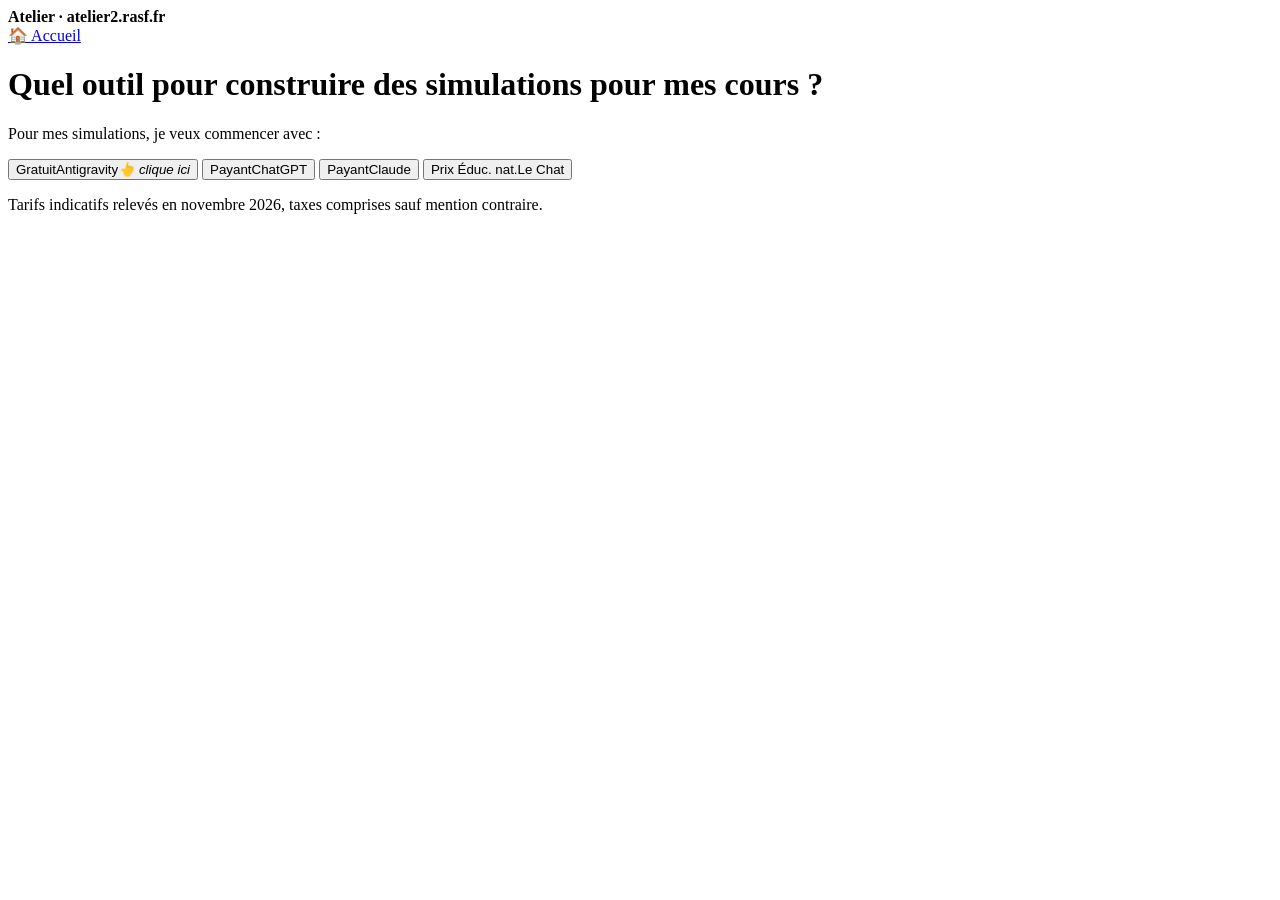
==== index.html @ f8a50da4 "atelier2 : les liens pointent vers atelier2.rasf.fr Co-Authored-By: Claude Opus 5.5 <noreply@anthrop" ====
<!doctype html>
<html lang="fr">
<head>
<meta charset="utf-8">
<meta name="viewport" content="width=device-width, initial-scale=1">
<title>Atelier · Quel outil pour mes simulations ?</title>
<link rel="stylesheet" href="style.css?v=31">
</head>
<body>
<div class="fen">
  <header class="haut">
  <div class="barre"><i></i><i></i><i></i><b>Atelier · atelier2.rasf.fr</b></div>
  <nav class="ariane" aria-label="Fil d'Ariane"><a href="./" id="ariane-accueil">🏠 Accueil</a><span id="ariane-ia"></span></nav>
    <div class="titre-haut"><h1>Quel outil pour construire des simulations pour mes cours ?</h1></div>
  </header>
  <div class="corps">
    <p class="question">Pour mes simulations, je veux commencer avec :</p>
    <div class="tuiles">
      <button type="button" class="tuile vedette" data-ia="antigravity"><span class="etiquette-prix gratuit">Gratuit</span><img src="logos/antigravity.png" alt="">Antigravity<em class="clic">👆 clique ici</em></button>
      <button type="button" class="tuile" data-ia="chatgpt"><span class="etiquette-prix payant">Payant</span><img src="logos/openai.svg" alt="">ChatGPT</button>
      <button type="button" class="tuile" data-ia="claude"><span class="etiquette-prix payant">Payant</span><img src="logos/claude.svg" alt="">Claude</button>
      <button type="button" class="tuile" data-ia="lechat"><span class="etiquette-prix educ">Prix Éduc. nat.</span><img src="logos/lechat.svg" alt="">Le Chat</button>
    </div>

    <section class="info" id="antigravity" hidden>
      <h2>🎁 Antigravity : totalement gratuit pour les membres RASF</h2>
      <p>Avec le <b class="cle">compte Google d'établissement</b> des membres RASF, Antigravity ne coûte <b class="cle">rien</b>.</p>
      <p>Antigravity donne accès à plusieurs modèles (Gemini, Claude, GPT-OSS), sans abonnement.</p>
      <div class="suite"><a class="suivant" href="antigravity.html">Suivant ›</a></div>
    </section>

    <section class="info" id="chatgpt" hidden>
      <h2>ChatGPT : payant</h2>
      <ul>
        <li><b class="cle">ChatGPT Plus</b> : environ <b class="cle">23 € par mois</b>.</li>
        <li><b class="cle">ChatGPT Pro</b> : à partir d'environ <b class="cle">103 € par mois</b>.</li>
      </ul>
      <p class="note">⏳ Instructions à venir bientôt. Ça t'intéresse ? Écris un message à <a class="mail" href="mailto:marc-olivier.reula@rasf.fr?subject=Atelier%20simulations%20%E2%80%94%20ChatGPT">marc-olivier.reula@rasf.fr</a>.</p>
    </section>

    <section class="info" id="claude" hidden>
      <h2>Claude : payant</h2>
      <ul>
        <li><b class="cle">Claude Pro</b> : environ <b class="cle">22 € par mois</b> (18 € hors taxes).</li>
        <li><b class="cle">Claude Max</b> : à partir d'environ <b class="cle">108 € par mois</b> (90 € hors taxes).</li>
      </ul>
      <p class="note">⏳ Instructions à venir bientôt. Ça t'intéresse ? Écris un message à <a class="mail" href="mailto:marc-olivier.reula@rasf.fr?subject=Atelier%20simulations%20%E2%80%94%20Claude">marc-olivier.reula@rasf.fr</a>.</p>
    </section>

    <section class="info" id="lechat" hidden>
      <h2>Le Chat (Mistral) : le moins cher, mais moins performant</h2>
      <p>Avec une <b class="cle">adresse académique</b>, Le Chat Pro coûte aux alentours de <b class="cle">7 € par mois</b>. Il est en revanche <b class="cle">moins performant pour faire de la simulation</b>.</p>
      <p class="note">⏳ Instructions à venir bientôt. Ça t'intéresse ? Écris un message à <a class="mail" href="mailto:marc-olivier.reula@rasf.fr?subject=Atelier%20simulations%20%E2%80%94%20Le%20Chat">marc-olivier.reula@rasf.fr</a>.</p>
    </section>

    <p class="note">Tarifs indicatifs relevés en novembre 2026, taxes comprises sauf mention contraire.</p>
  </div>
</div>
<script>
// Une IA à la fois ; le choix reste dans l'adresse (#antigravity…) pour survivre au rechargement
const ias = ["antigravity", "chatgpt", "claude", "lechat"];
const noms = { antigravity:"Antigravity", chatgpt:"ChatGPT", claude:"Claude", lechat:"Le Chat" };
const montrer = (id) => {
  document.getElementById("ariane-ia").innerHTML = '<i class="sep"> › </i><span aria-current="page">' + noms[id] + '</span>';
  document.querySelectorAll("section.info").forEach((s) => { s.hidden = s.id !== id; });
  document.querySelectorAll("[data-ia]").forEach((b) => b.setAttribute("aria-pressed", String(b.dataset.ia === id)));
};
document.querySelectorAll("[data-ia]").forEach((b) => b.addEventListener("click", () => {
  montrer(b.dataset.ia); history.replaceState(null, "", "#" + b.dataset.ia);
}));
const depart = location.hash.slice(1);
if (ias.includes(depart)) montrer(depart);
</script>
</body>
</html>
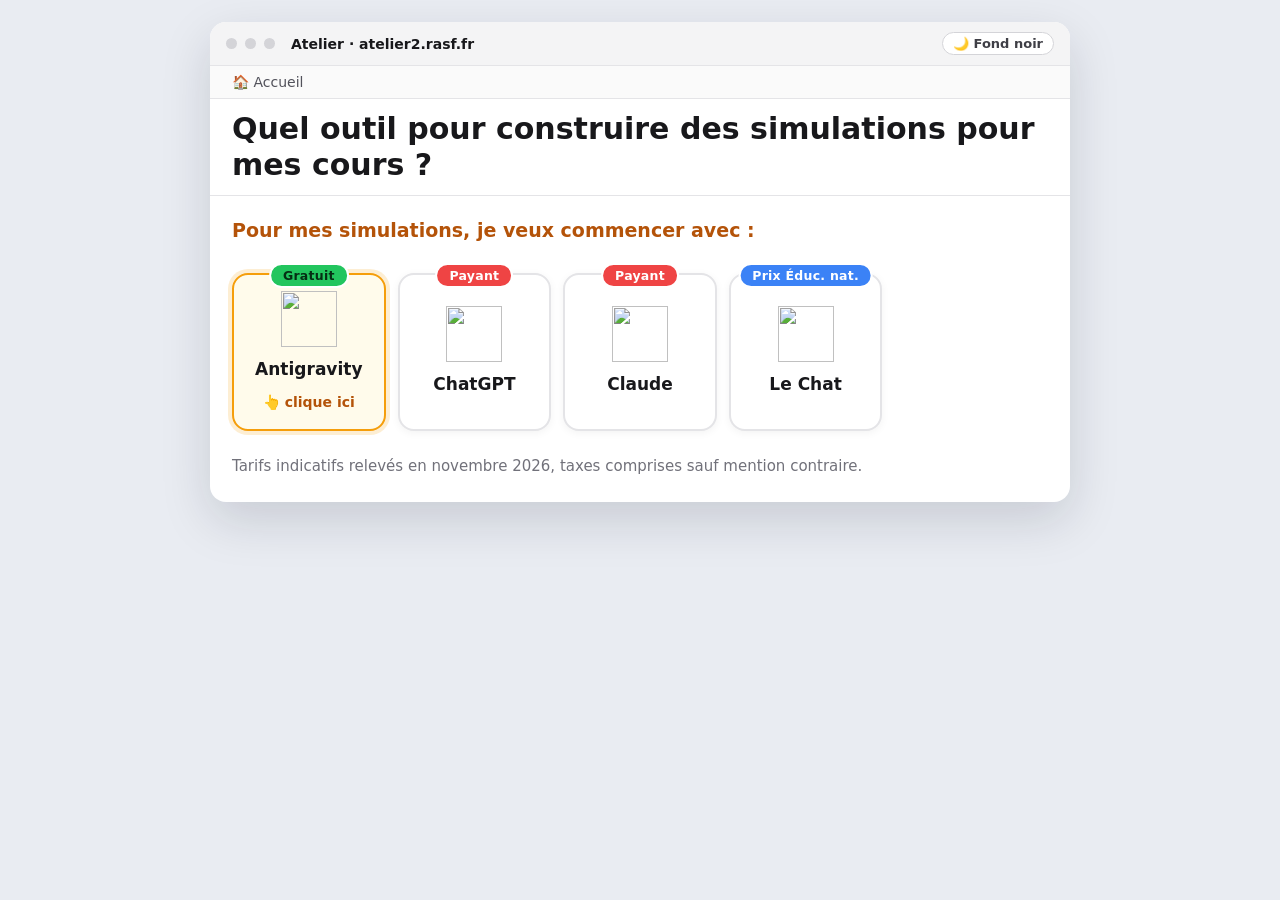
==== commit cb6d8f9e: "Tout le site en blanc par défaut, bouton 🌙 / ☀️ dans la barre du haut pour passer en noir (choix gar" ====
--- a/index.html
+++ b/index.html
@@ -4,7 +4,9 @@
 <meta charset="utf-8">
 <meta name="viewport" content="width=device-width, initial-scale=1">
 <title>Atelier · Quel outil pour mes simulations ?</title>
-<link rel="stylesheet" href="style.css?v=31">
+<link rel="stylesheet" href="style.css?v=40">
+<link rel="stylesheet" href="clair.css?v=1" id="theme-clair">
+<script src="theme.js?v=1"></script>
 </head>
 <body>
 <div class="fen">
--- a/style.css
+++ b/style.css
@@ -0,0 +1,223 @@
+html { background:#e9ecf2; }
+body { margin:0; padding:22px 14px 40px; font-family:'Nunito',system-ui,-apple-system,'Segoe UI',sans-serif; color:#e4e4e7; display:flex; justify-content:center; }
+.fen { width:min(860px,100%); background:#0b0b0f; border-radius:16px; overflow:clip; box-shadow:0 18px 50px rgba(15,23,42,.35); }
+.barre { display:flex; align-items:center; gap:8px; padding:10px 16px; background:#18181b; border-bottom:1px solid #27272a; }
+.barre i { width:11px; height:11px; border-radius:50%; background:#3f3f46; }
+.barre b { margin-left:8px; color:#fff; font-size:14px; }
+.barre a { margin-left:auto; color:#a1a1aa; font-size:13px; text-decoration:none; }
+.corps { padding:20px 22px 24px; display:grid; gap:16px; font-size:17px; line-height:1.5; }
+.corps > * { min-width:0; }
+h1 { margin:0; font:800 clamp(22px,3.4vw,30px)/1.2 'Outfit',system-ui,sans-serif; color:#fff; }
+.question { margin:0; font-size:19px; font-weight:800; color:#fde68a; }
+b.cle { color:#fde68a; }
+.tuiles { display:grid; grid-template-columns:repeat(auto-fill,minmax(150px,1fr)); gap:12px; }
+.tuile { all:unset; box-sizing:border-box; display:flex; flex-direction:column; align-items:center; justify-content:center; gap:10px; min-height:150px; padding:16px 10px; border-radius:16px; text-align:center; font-weight:800; font-size:17px; color:#fff; background:#18181b; border:2px solid #3f3f46; }
+.tuile img { width:56px; height:56px; object-fit:contain; }
+.tuile em { font-style:normal; font-weight:600; font-size:13px; color:#a1a1aa; }
+a.tuile, button.tuile:not([disabled]) { cursor:pointer; border-color:#f59e0b; background:#1f1a10; box-shadow:0 0 0 4px rgba(245,158,11,.18); }
+a.tuile:hover, button.tuile:not([disabled]):hover { background:#2a2110; transform:translateY(-2px); }
+.tuile[aria-disabled="true"], .tuile[disabled] { opacity:.45; cursor:not-allowed; filter:grayscale(.6); }
+.tuile .ico { font-size:44px; line-height:1; }
+ol.etapes { list-style:none; margin:0; padding:0; display:grid; gap:14px; counter-reset:n; }
+ol.etapes > li { min-width:0; counter-increment:n; border:2px solid #f59e0b; background:#1f1a10; border-radius:14px; padding:14px 16px 14px 60px; position:relative; }
+ol.etapes > li::before { content:counter(n); position:absolute; left:14px; top:14px; width:32px; height:32px; border-radius:50%; background:#f59e0b; color:#1f1300; font-weight:800; display:grid; place-items:center; }
+.phrase { display:flex; gap:10px; align-items:center; flex-wrap:wrap; margin-top:8px; }
+.phrase code { flex:1; min-width:240px; background:#0b0b0f; border:1px dashed #f59e0b; border-radius:10px; padding:12px 14px; font-family:Menlo,Consolas,monospace; font-size:15px; color:#fff; white-space:pre-wrap; }
+.copier { all:unset; cursor:pointer; background:#16a34a; color:#fff; font-weight:800; border-radius:10px; padding:10px 16px; }
+.note { margin:8px 0 0; color:#a1a1aa; font-size:15px; }
+.tuile[aria-pressed="true"] { background:#3a2a08; box-shadow:0 0 0 5px rgba(245,158,11,.4); }
+a.copier { text-decoration:none; }
+.tuiles.quatre { grid-template-columns:repeat(auto-fill,minmax(150px,1fr)); }
+button.tuile { cursor:pointer; }
+.tuile:not(.vedette):not([aria-pressed="true"]) { border-color:#3f3f46; background:#18181b; box-shadow:none; }
+.tuile .clic { color:#fde68a; font-size:14px; animation:clic 1.4s ease-in-out infinite; }
+@keyframes clic { 50% { transform:translateY(-3px); } }
+.info { border:2px solid #f59e0b; background:#1f1a10; border-radius:14px; padding:14px 18px; }
+.info h2 { margin:0 0 6px; font:800 20px 'Outfit',system-ui,sans-serif; color:#fff; }
+.info p, .info ul { margin:6px 0; }
+.suite { display:flex; justify-content:flex-end; margin-top:10px; }
+.suivant { background:#f59e0b; color:#1f1300; font-weight:800; font-size:17px; text-decoration:none; border-radius:10px; padding:10px 20px; }
+.suivant:hover { background:#fbbf24; }
+
+/* Les cartes de choix (page Antigravity) */
+.choix { display:grid; grid-template-columns:repeat(auto-fit,minmax(220px,1fr)); gap:12px; }
+.carte { all:unset; box-sizing:border-box; position:relative; display:flex; align-items:center; gap:14px; padding:16px 16px 16px 18px; border-radius:16px; background:linear-gradient(180deg,#1c1c22,#141418); border:1px solid #3f3f46; cursor:pointer; transition:transform .15s, border-color .15s, box-shadow .15s; }
+.carte:hover:not([disabled]) { transform:translateY(-2px); border-color:#f59e0b; box-shadow:0 8px 24px rgba(0,0,0,.4); }
+.carte[aria-pressed="true"] { border:2px solid #f59e0b; background:linear-gradient(180deg,#2a2110,#1a150b); box-shadow:0 0 0 4px rgba(245,158,11,.18); }
+.carte[disabled] { cursor:not-allowed; opacity:.45; }
+.carte .num { position:absolute; top:8px; right:12px; font:800 13px 'Outfit',system-ui,sans-serif; color:#71717a; }
+.carte .rond { flex:none; width:48px; height:48px; border-radius:14px; display:grid; place-items:center; background:rgba(245,158,11,.14); color:#fbbf24; }
+.carte[aria-pressed="true"] .rond { background:#f59e0b; color:#1f1300; }
+.carte .rond svg { width:26px; height:26px; }
+.carte .txt { display:grid; gap:2px; }
+.carte .txt b { color:#fff; font-size:17px; font-weight:800; line-height:1.25; }
+.carte .txt small { color:#a1a1aa; font-size:13.5px; line-height:1.3; }
+
+/* Le texte selon l'ordinateur (Mac, Windows, Linux) */
+.os { display:none; }
+body[data-os="mac"] .os-mac, body[data-os="win"] .os-win, body[data-os="linux"] .os-linux { display:inline; }
+.lien-os { all:unset; cursor:pointer; color:#a1a1aa; text-decoration:underline; text-underline-offset:3px; }
+.lien-os[aria-pressed="true"] { color:#fde68a; font-weight:800; text-decoration:none; }
+
+/* Fil d'Ariane */
+.ariane { display:flex; flex-wrap:wrap; align-items:center; gap:6px; padding:8px 22px; background:#111114; border-bottom:1px solid #27272a; font-size:14px; color:#71717a; }
+.ariane a { color:#a1a1aa; text-decoration:none; } .ariane a:hover { color:#fde68a; text-decoration:underline; }
+.ariane span[aria-current] { color:#fde68a; font-weight:800; }
+.ariane i.sep { font-style:normal; color:#52525b; }
+.note a.mail { color:#fde68a; font-weight:800; }
+
+/* Le haut de chaque fenêtre (titre + fil d'Ariane) reste visible en défilant */
+.haut { position:sticky; top:0; z-index:50; }
+.titre-haut { background:#0b0b0f; padding:12px 22px; border-bottom:1px solid #27272a; }
+.titre-haut h1 { margin:0; }
+
+/* Deux captures côte à côte */
+.deux-images { display:grid; grid-template-columns:repeat(auto-fit,minmax(200px,1fr)); gap:12px; margin-top:10px; align-items:start; }
+.deux-images figure { margin:0; display:grid; gap:6px; }
+.deux-images img { width:100%; height:300px; object-fit:contain; border-radius:12px; border:1px solid #3f3f46; background:#000; }
+.deux-images figcaption { font-size:14.5px; color:#d4d4d8; text-align:center; }
+
+/* Les longs messages à copier : hauteur limitée, on fait défiler dedans */
+.phrase code { max-height:190px; overflow-y:auto; overscroll-behavior:contain; scrollbar-color:#f59e0b #1f1a10; }
+.phrase code::-webkit-scrollbar { width:10px; }
+.phrase code::-webkit-scrollbar-thumb { background:#f59e0b; border-radius:6px; }
+.phrase code::-webkit-scrollbar-track { background:#1f1a10; border-radius:6px; }
+.phrase .copier { white-space:nowrap; }
+.phrase code { overflow-wrap:anywhere; }
+.phrase:has([data-ouvrir]) code { flex-basis:100%; }
+
+/* Les simulations (page Ateliers) */
+.sims { display:grid; grid-template-columns:repeat(auto-fit,minmax(180px,1fr)); gap:12px; }
+.sim { all:unset; box-sizing:border-box; cursor:pointer; display:flex; flex-direction:column; align-items:center; gap:8px; text-align:center; padding:18px 12px; border-radius:16px; background:linear-gradient(180deg,#1c1c22,#141418); border:1px solid #3f3f46; transition:transform .15s, border-color .15s; }
+.sim:hover { transform:translateY(-2px); border-color:#f59e0b; }
+.sim[aria-pressed="true"] { border:2px solid #f59e0b; background:linear-gradient(180deg,#2a2110,#1a150b); box-shadow:0 0 0 4px rgba(245,158,11,.18); }
+.sim .ico { font-size:40px; line-height:1; }
+.sim b { color:#fff; font-size:17px; line-height:1.25; }
+.sim .domaine { font-size:13px; font-weight:800; color:#1f1300; background:#fbbf24; border-radius:999px; padding:2px 12px; }
+#page { display:grid; gap:12px; }
+#page[hidden] { display:none; }
+
+/* Page d'une simulation */
+.but { margin:0; padding:12px 16px; border-radius:14px; background:#111114; border:1px solid #3f3f46; }
+.domaine-titre { font:800 14px 'Nunito',system-ui,sans-serif; color:#1f1300; background:#fbbf24; border-radius:999px; padding:3px 12px; vertical-align:middle; }
+.etiquette-prompt { margin:14px 0 0; font-weight:800; color:#fde68a; }
+.idees { list-style:none; margin:8px 0 0; padding:0; display:grid; gap:8px; }
+.idees code { max-height:none; }
+.verifier { margin-top:10px; border:2px solid #f59e0b; background:#2a1d08; border-radius:12px; padding:10px 16px; }
+.verifier p { margin:4px 0; } .verifier ul { margin:6px 0; padding-left:20px; } .verifier li { margin:4px 0; }
+.sim .bientot { color:#a1a1aa; font-size:12.5px; } a.sim { text-decoration:none; }
+a.carte { text-decoration:none; color:inherit; }
+
+/* Le bandeau jaune en bas : où coller le message (la page est ouverte à droite, dans Antigravity) */
+.bande { position:fixed; left:0; right:0; bottom:24px; z-index:60; display:flex; align-items:center; gap:12px; background:#f59e0b; color:#1f1300; padding:10px 16px; box-shadow:0 -6px 24px rgba(15,23,42,.25); font-size:16px; line-height:1.35; }
+.bande[hidden] { display:none; }
+.bande .bfleche { font-size:34px; font-weight:800; animation:bfleche 1.1s ease-in-out infinite; }
+@keyframes bfleche { 50% { transform:translateX(-8px); } }
+.bande > span:nth-child(2) { flex:1; }
+.bande b { font-size:19px; }
+.bande em { font-style:normal; font-size:15px; }
+.bande .quoi { display:block; margin-top:3px; font-size:17px; font-weight:800; }
+.bande .os { display:none; }
+body[data-os="mac"] .bande .os-mac, body[data-os="win"] .bande .os-win, body[data-os="linux"] .bande .os-linux { display:inline; }
+.bande-x { all:unset; cursor:pointer; font-size:24px; font-weight:800; padding:0 8px; }
+body:has(.bande:not([hidden])) { padding-bottom:120px; }
+.bande .allow { display:block; margin-top:6px; padding-top:6px; border-top:1px solid rgba(31,19,0,.25); font-size:16px; } .bande .allow b { font-size:16px; }
+
+/* Onglets (page d'une simulation) */
+.onglets { display:flex; flex-wrap:wrap; gap:6px; border-bottom:2px solid #3f3f46; }
+.onglets button { all:unset; cursor:pointer; padding:10px 16px; border-radius:12px 12px 0 0; font-weight:800; font-size:16px; color:#a1a1aa; background:#18181b; border:1px solid #3f3f46; border-bottom:none; margin-bottom:-2px; }
+.onglets button:hover { color:#fde68a; }
+.onglets button[aria-selected="true"] { color:#1f1300; background:#f59e0b; border-color:#f59e0b; }
+.panneau { display:grid; gap:10px; }
+.panneau[hidden] { display:none; }
+.panneau > p { margin:0; }
+
+/* Animation « Allow write access » : choix 2, puis Submit (8 s, en boucle) */
+.allow-zone { margin-top:6px; }
+.allow-titre { margin:4px 0 8px; }
+.cadre-allow { position:relative; overflow:hidden; width:100%; }
+.scene-allow { position:absolute; left:0; top:0; width:720px; height:330px; background:#0b0b0f; border:1px solid #27272a; border-radius:12px; transform-origin:0 0; }
+.scene-allow .dlg { position:absolute; left:20px; top:20px; width:680px; height:280px; box-sizing:border-box; background:#16161b; border:1px solid #3f3f46; border-radius:18px; padding:14px 16px; font-size:15px; color:#e4e4e7; animation:al-dlg 8s infinite; }
+.scene-allow .t { font-weight:800; color:#fff; font-size:16px; }
+.scene-allow .cmd { margin:10px 0 8px; background:#0b0b0f; border-radius:8px; padding:6px 10px; font:13px Menlo,Consolas,monospace; color:#fff; }
+.scene-allow .opt { display:flex; align-items:center; gap:10px; height:34px; padding:0 10px; border-radius:10px; border:1px solid transparent; white-space:nowrap; }
+.scene-allow .opt i { font-style:normal; display:inline-grid; place-items:center; width:20px; height:20px; border-radius:5px; background:#27272a; color:#a1a1aa; font-size:12px; }
+.scene-allow .o1 { animation:al-o1 8s infinite; }
+.scene-allow .o3 { animation:al-o2 8s infinite; }
+.scene-allow .o4 em { color:#71717a; font-style:normal; }
+.scene-allow .sub { position:absolute; right:16px; bottom:14px; background:#3b82f6; color:#fff; font-weight:800; border-radius:12px; padding:6px 14px; animation:al-sub 8s infinite; }
+.scene-allow .skip { position:absolute; right:120px; bottom:20px; color:#a1a1aa; }
+.scene-allow .ok { position:absolute; left:0; right:0; top:140px; text-align:center; font:800 22px 'Outfit',system-ui,sans-serif; color:#86efac; opacity:0; animation:al-ok 8s infinite; }
+.scene-allow .souris { position:absolute; z-index:5; filter:drop-shadow(0 2px 3px rgba(0,0,0,.6)); left:60px; top:330px; animation:al-souris 8s infinite; }
+.scene-allow .bulle { position:absolute; z-index:6; background:#f59e0b; color:#1f1300; font-weight:800; font-size:14px; border-radius:8px; padding:3px 10px; opacity:0; animation:al-bulle 8s infinite; left:430px; top:150px; }
+@keyframes al-souris { 0%, 8% { left:60px; top:330px; transform:scale(1); } 30% { left:220px; top:196px; transform:scale(1); } 33% { left:220px; top:196px; transform:scale(.8); } 36%, 42% { left:220px; top:196px; transform:scale(1); } 62% { left:640px; top:262px; transform:scale(1); } 65% { left:640px; top:262px; transform:scale(.8); } 68%, 100% { left:640px; top:262px; transform:scale(1); } }
+@keyframes al-o1 { 0%, 32% { background:#27272a; border-color:#3f3f46; } 34%, 100% { background:transparent; border-color:transparent; } }
+@keyframes al-o2 { 0%, 32% { background:transparent; border-color:transparent; box-shadow:none; } 34%, 70% { background:#3a2a08; border-color:#f59e0b; box-shadow:0 0 0 4px rgba(245,158,11,.3); } 72%, 100% { background:#27272a; border-color:#3f3f46; box-shadow:none; } }
+@keyframes al-sub { 0%, 63% { box-shadow:none; transform:none; } 64%, 67% { box-shadow:0 0 0 5px rgba(59,130,246,.45); transform:scale(.95); } 69%, 100% { box-shadow:none; transform:none; } }
+@keyframes al-dlg { 0%, 70% { opacity:1; } 74%, 96% { opacity:0; } 100% { opacity:1; } }
+@keyframes al-ok { 0%, 72% { opacity:0; } 76%, 94% { opacity:1; } 98%, 100% { opacity:0; } }
+@keyframes al-bulle { 0%, 34% { opacity:0; } 37%, 58% { opacity:1; } 61%, 100% { opacity:0; } }
+@media (prefers-reduced-motion: reduce) { .scene-allow * { animation:none !important; } .scene-allow .o3 { background:#3a2a08; border-color:#f59e0b; } }
+.partie { margin:8px 0 0; font:800 19px 'Outfit',system-ui,sans-serif; color:#fff; padding-top:8px; border-top:1px solid #27272a; }
+.panneau > .partie:first-child { border-top:none; padding-top:0; }
+.voir { margin:0; padding-left:22px; display:grid; gap:6px; }
+.allow-anim[hidden] { display:none; }
+.allow-rejouer { all:unset; cursor:pointer; display:inline-flex; align-items:center; gap:8px; background:#16161b; color:#fde68a; border:2px solid #f59e0b; border-radius:12px; padding:10px 16px; font-weight:800; font-size:15px; }
+.allow-rejouer:hover { background:#2a2110; }
+.allow-rejouer[hidden] { display:none; }
+
+/* Les deux parties d'un prompt : ① créer (orange) et ② voir (bleu) */
+.bloc-partie { display:grid; gap:10px; border-radius:16px; padding:14px 16px; }
+.bloc-partie > p { margin:0; }
+.bloc-partie .partie { border-top:none; padding-top:0; margin:0; display:flex; flex-wrap:wrap; align-items:baseline; gap:10px; }
+.bloc-partie .partie small { font:700 14px 'Nunito',system-ui,sans-serif; }
+.bloc-partie.creer { background:#1f1a10; border:2px solid #f59e0b; }
+.bloc-partie.creer .partie { color:#fde68a; } .bloc-partie.creer .partie small { color:#d6b768; }
+.bloc-partie.voir { background:#0e1a2f; border:2px solid #3b82f6; }
+.bloc-partie.voir .partie { color:#93c5fd; } .bloc-partie.voir .partie small { color:#7aa7e0; }
+.bloc-partie.voir b.cle { color:#bfdbfe; }
+
+/* Petits boutons d'aide (configurer, découvrir Antigravity) */
+.aides { display:flex; flex-wrap:wrap; gap:8px; justify-content:flex-end; }
+.aide-bouton { display:inline-flex; align-items:center; gap:6px; color:#d4d4d8; background:#18181b; border:1px solid #3f3f46; border-radius:999px; padding:6px 14px; font-size:14px; font-weight:800; text-decoration:none; }
+.aide-bouton:hover { color:#1f1300; background:#f59e0b; border-color:#f59e0b; }
+.bloc-partie.attendre { background:#1a1626; border:2px solid #8b5cf6; }
+.bloc-partie.attendre .partie { color:#c4b5fd; } .bloc-partie.attendre .partie small { color:#a78bfa; }
+.bloc-partie.attendre b.cle { color:#ddd6fe; }
+
+/* Étiquettes de prix, à cheval sur la bordure des tuiles (accueil) */
+.tuile { position:relative; }
+.tuiles:has(.etiquette-prix) { padding-top:12px; }
+.etiquette-prix { position:absolute; top:-12px; left:50%; transform:translateX(-50%); white-space:nowrap; font:800 12.5px 'Nunito',system-ui,sans-serif; letter-spacing:.02em; border-radius:999px; padding:3px 12px; border:2px solid #0b0b0f; }
+.etiquette-prix.gratuit { background:#22c55e; color:#052e14; }
+.etiquette-prix.payant { background:#ef4444; color:#fff; }
+.etiquette-prix.educ { background:#3b82f6; color:#fff; }
+.bloc-partie[hidden] { display:none; }
+.pret { all:unset; cursor:pointer; background:#22c55e; color:#052e14; font-weight:800; font-size:16px; border-radius:12px; padding:10px 18px; box-shadow:0 0 0 4px rgba(34,197,94,.25); }
+.pret:hover { background:#4ade80; }
+.aller-onglet { all:unset; cursor:pointer; background:#60a5fa; color:#04122b; font-weight:800; font-size:16px; border-radius:12px; padding:10px 18px; box-shadow:0 0 0 4px rgba(96,165,250,.25); }
+.aller-onglet:hover { background:#93c5fd; }
+.copier.coche { background:#14532d; color:#bbf7d0; box-shadow:0 0 0 2px #22c55e inset; }
+/* atelier2 · Je commence avec Antigravity : deux étapes numérotées ; une étape faite se replie en une ligne verte */
+.pas { border:1px solid #3f3f46; border-radius:16px; background:#141418; padding:16px 18px; display:grid; gap:14px; }
+.pas-tete { display:flex; align-items:center; gap:12px; flex-wrap:wrap; }
+.pas-tete b { color:#fff; font-size:19px; font-weight:800; }
+.pas-num { width:34px; height:34px; border-radius:50%; display:grid; place-items:center; background:#f59e0b; color:#1f1300; font:800 17px 'Outfit',system-ui,sans-serif; flex:none; }
+.pas-actions { display:flex; gap:10px; flex-wrap:wrap; }
+.btn-un { all:unset; cursor:pointer; background:#f59e0b; color:#1f1300; font-weight:800; font-size:16px; border-radius:12px; padding:12px 20px; }
+.btn-un:hover { background:#fbbf24; }
+.btn-un[aria-pressed="true"] { box-shadow:0 0 0 4px rgba(245,158,11,.3); }
+.btn-deux { all:unset; cursor:pointer; color:#d4d4d8; font-weight:700; font-size:15px; border-radius:12px; padding:11px 16px; border:1px solid #52525b; }
+.btn-deux:hover { border-color:#a1a1aa; color:#fff; }
+.pas-fait, .pas-modif { display:none; }
+.pas.fait { border-color:#166534; background:#0c1a10; padding:10px 18px; }
+.pas.fait .pas-num { background:#22c55e; color:#052e14; }
+.pas.fait .pas-tete b { font-size:16px; color:#bbf7d0; }
+.pas.fait .pas-actions { display:none; }
+.pas.fait .pas-fait { display:inline; color:#86efac; font-weight:700; }
+.pas.fait .pas-modif { display:inline; all:unset; margin-left:auto; cursor:pointer; color:#a1a1aa; font-size:14px; text-decoration:underline; }
+.pas[hidden] { display:none; }
+
+/* Le bouton du thème (blanc / noir), dans la barre du haut : voir theme.js */
+.theme-bascule { all:unset; cursor:pointer; margin-left:auto; font-size:13px; font-weight:800; border-radius:999px; padding:3px 10px; background:#27272a; color:#e4e4e7; border:1px solid #3f3f46; white-space:nowrap; }
+.theme-bascule + a { margin-left:10px; }
--- a/clair.css
+++ b/clair.css
@@ -0,0 +1,55 @@
+/* atelier2 : le thème blanc (par défaut). Le bouton 🌙 / ☀️ de la barre du haut le désactive (theme.js). */
+/* ===== atelier2 : tout en blanc (comme Antigravity en thème clair) ===== */
+body { color:#27272a; }
+.fen { background:#fff; box-shadow:0 18px 50px rgba(15,23,42,.15); }
+.barre { background:#f4f4f5; border-bottom-color:#e4e4e7; } .barre i { background:#d4d4d8; } .barre b { color:#18181b; } .barre a { color:#52525b; }
+h1, .info h2, .partie, .carte .txt b, .sim b, .pas-tete b { color:#18181b; }
+.titre-haut { background:#fff; border-bottom-color:#e4e4e7; }
+.ariane { background:#fafafa; border-bottom-color:#e4e4e7; color:#a1a1aa; } .ariane a { color:#52525b; } .ariane a:hover, .ariane span[aria-current] { color:#b45309; } .ariane i.sep { color:#d4d4d8; }
+.question, b.cle, .etiquette-prompt, .note a.mail, .lien-os[aria-pressed="true"], .tuile .clic { color:#b45309; }
+.note, .lien-os, .carte .txt small, .tuile em, .sim .bientot { color:#71717a; }
+/* tuiles et cartes */
+.tuile, .tuile:not(.vedette):not([aria-pressed="true"]) { color:#18181b; background:#fff; border-color:#e4e4e7; box-shadow:0 2px 8px rgba(0,0,0,.05); }
+a.tuile, button.tuile:not([disabled]) { background:#fffbeb; }
+a.tuile:hover, button.tuile:not([disabled]):hover { background:#fef3c7; }
+.tuile[aria-pressed="true"] { background:#fef3c7; }
+.etiquette-prix { border-color:#fff; }
+.carte, .sim { background:#fff; border-color:#e4e4e7; box-shadow:0 2px 8px rgba(0,0,0,.05); }
+.carte:hover:not([disabled]) { box-shadow:0 8px 24px rgba(0,0,0,.1); }
+.carte[aria-pressed="true"], .sim[aria-pressed="true"] { background:#fffbeb; }
+.carte .rond { color:#d97706; }
+/* étapes, encadrés, infos */
+ol.etapes > li, .info { background:#fffbeb; }
+.verifier { background:#fff7ed; }
+.but { background:#fafafa; border-color:#e4e4e7; }
+.partie { border-top-color:#e4e4e7; }
+/* messages à copier */
+.phrase code { background:#fafafa; color:#18181b; scrollbar-color:#f59e0b #fef3c7; }
+.phrase code::-webkit-scrollbar-track { background:#fef3c7; }
+.copier.coche { background:#dcfce7; color:#14532d; }
+/* captures */
+.deux-images img { background:#f4f4f5; border-color:#e4e4e7; } .deux-images figcaption { color:#3f3f46; }
+/* onglets */
+.onglets { border-bottom-color:#e4e4e7; }
+.onglets button { color:#52525b; background:#f4f4f5; border-color:#e4e4e7; }
+.onglets button:hover { color:#b45309; }
+/* les trois cadres d'un prompt */
+.bloc-partie.creer { background:#fffbeb; } .bloc-partie.creer .partie { color:#b45309; } .bloc-partie.creer .partie small { color:#a16207; }
+.bloc-partie.attendre { background:#f5f3ff; } .bloc-partie.attendre .partie { color:#6d28d9; } .bloc-partie.attendre .partie small { color:#7c3aed; } .bloc-partie.attendre b.cle { color:#5b21b6; }
+.bloc-partie.voir { background:#eff6ff; } .bloc-partie.voir .partie { color:#1d4ed8; } .bloc-partie.voir .partie small { color:#2563eb; } .bloc-partie.voir b.cle { color:#1e40af; }
+/* boutons d'aide */
+.aide-bouton { color:#3f3f46; background:#f4f4f5; border-color:#e4e4e7; }
+.allow-rejouer { background:#fffbeb; color:#b45309; } .allow-rejouer:hover { background:#fef3c7; }
+/* l'animation « Allow write access », en clair */
+.scene-allow { background:#fafafa; border-color:#e4e4e7; }
+.scene-allow .dlg { background:#fff; border-color:#e4e4e7; color:#27272a; box-shadow:0 8px 24px rgba(0,0,0,.08); }
+.scene-allow .t { color:#18181b; } .scene-allow .cmd { background:#f4f4f5; color:#18181b; }
+.scene-allow .opt i { background:#f4f4f5; color:#71717a; } .scene-allow .o4 em, .scene-allow .skip { color:#a1a1aa; }
+.scene-allow .ok { color:#15803d; }
+@keyframes al-o1 { 0%, 32% { background:#f4f4f5; border-color:#e4e4e7; } 34%, 100% { background:transparent; border-color:transparent; } }
+@keyframes al-o2 { 0%, 32% { background:transparent; border-color:transparent; box-shadow:none; } 34%, 70% { background:#fef3c7; border-color:#f59e0b; box-shadow:0 0 0 4px rgba(245,158,11,.3); } 72%, 100% { background:#f4f4f5; border-color:#e4e4e7; box-shadow:none; } }
+/* Je commence avec Antigravity */
+.pas { background:#fff; border-color:#e4e4e7; box-shadow:0 2px 8px rgba(0,0,0,.05); }
+.btn-deux { color:#3f3f46; border-color:#d4d4d8; } .btn-deux:hover { color:#18181b; border-color:#a1a1aa; }
+.pas.fait { background:#f0fdf4; border-color:#86efac; } .pas.fait .pas-tete b { color:#14532d; } .pas.fait .pas-fait { color:#15803d; } .pas.fait .pas-modif { color:#71717a; }
+.theme-bascule { background:#fff; color:#3f3f46; border-color:#d4d4d8; }
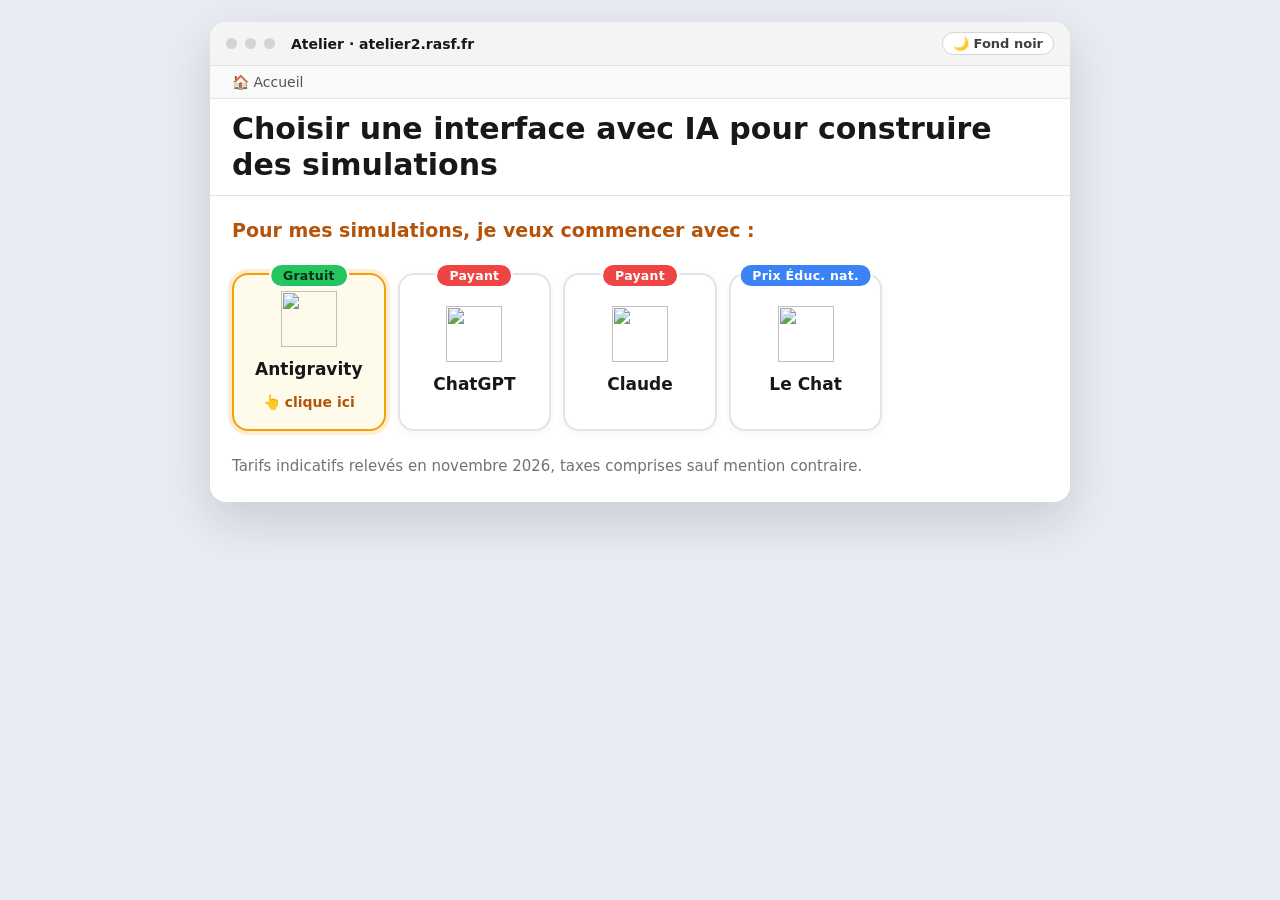
==== commit eb431564: "Accueil : « Choisir une interface avec IA pour construire des simulations » Co-Authored-By: Claude O" ====
--- a/index.html
+++ b/index.html
@@ -3,7 +3,7 @@
 <head>
 <meta charset="utf-8">
 <meta name="viewport" content="width=device-width, initial-scale=1">
-<title>Atelier · Quel outil pour mes simulations ?</title>
+<title>Atelier · Choisir une interface avec IA</title>
 <link rel="stylesheet" href="style.css?v=40">
 <link rel="stylesheet" href="clair.css?v=1" id="theme-clair">
 <script src="theme.js?v=1"></script>
@@ -13,7 +13,7 @@
   <header class="haut">
   <div class="barre"><i></i><i></i><i></i><b>Atelier · atelier2.rasf.fr</b></div>
   <nav class="ariane" aria-label="Fil d'Ariane"><a href="./" id="ariane-accueil">🏠 Accueil</a><span id="ariane-ia"></span></nav>
-    <div class="titre-haut"><h1>Quel outil pour construire des simulations pour mes cours ?</h1></div>
+    <div class="titre-haut"><h1>Choisir une interface avec IA pour construire des simulations</h1></div>
   </header>
   <div class="corps">
     <p class="question">Pour mes simulations, je veux commencer avec :</p>
--- a/style.css
+++ b/style.css
@@ -221,3 +221,237 @@
 /* Le bouton du thème (blanc / noir), dans la barre du haut : voir theme.js */
 .theme-bascule { all:unset; cursor:pointer; margin-left:auto; font-size:13px; font-weight:800; border-radius:999px; padding:3px 10px; background:#27272a; color:#e4e4e7; border:1px solid #3f3f46; white-space:nowrap; }
 .theme-bascule + a { margin-left:10px; }
+
+/* La fenêtre « ouvre une conversation dans ton projet » (page Ateliers) */
+.nc-voile { position:fixed; inset:0; z-index:100; background:rgba(15,23,42,.6); display:grid; place-items:center; padding:14px; overflow:auto; }
+.nc-fenetre { position:relative; width:min(760px,100%); max-height:calc(100vh - 28px); overflow:auto; box-sizing:border-box; background:#0b0b0f; color:#e4e4e7; border:2px solid #f59e0b; border-radius:16px; padding:18px 20px; display:grid; gap:12px; font-size:16px; line-height:1.5; }
+.nc-fenetre h2 { margin:0; padding-right:36px; font:800 21px/1.25 'Outfit',system-ui,sans-serif; color:#fff; }
+.nc-fenetre p { margin:0; }
+.nc-fermer { all:unset; cursor:pointer; position:absolute; top:10px; right:12px; width:32px; height:32px; display:grid; place-items:center; border-radius:8px; font-size:24px; font-weight:800; color:#a1a1aa; }
+.nc-fermer:hover { background:#dc2626; color:#fff; }
+.nc-etapes { margin:0; padding-left:24px; display:grid; gap:8px; }
+/* l'animation (10 s, en boucle) */
+.ecran-nc { position:relative; height:270px; overflow:hidden; background:#111114; border:1px solid #3f3f46; border-radius:12px; font-size:13px; }
+.nc-gauche { position:absolute; left:0; top:0; bottom:0; width:190px; background:#16161b; padding:10px; box-sizing:border-box; color:#d4d4d8; }
+.nc-gauche p { margin:0 0 6px; padding:4px 8px; border-radius:6px; white-space:nowrap; position:relative; }
+.nc-titre-g { color:#71717a; font-size:12px; }
+.nc-new { background:#26262e; }
+.nc-projet { animation:nc-survol 10s infinite; }
+.nc-plus { position:absolute; right:6px; top:2px; width:18px; height:18px; display:grid; place-items:center; border-radius:5px; font-weight:800; opacity:0; animation:nc-plus 10s infinite; }
+.nc-vieux { animation:nc-vieux 10s infinite; }
+.nc-nouveau { opacity:0; background:#3a3a44; animation:nc-apres 10s infinite; }
+.nc-milieu { position:absolute; left:204px; right:12px; top:12px; bottom:12px; }
+.nc-ancien { display:grid; gap:8px; animation:nc-avant 10s infinite; } .nc-ancien span { height:8px; border-radius:4px; background:#3f3f46; } .nc-ancien .court { width:60%; }
+.nc-reponse { position:absolute; left:0; top:0; width:min(320px,100%); border-left:3px solid #a855f7; padding:4px 10px; color:#e4e4e7; opacity:0; animation:nc-reponse 10s infinite; }
+.nc-reponse b { color:#c084fc; font-size:11px; } .nc-lien { color:#60a5fa; animation:nc-lien 10s infinite; }
+.nc-saisie { position:absolute; left:0; right:0; bottom:0; background:#1e1e25; border:1px solid #3f3f46; border-radius:12px; padding:8px 10px; }
+.nc-chip { display:inline-block; margin-bottom:6px; background:#2e2e36; color:#e4e4e7; border-radius:999px; padding:2px 10px; font-weight:800; opacity:0; animation:nc-apres 10s infinite; }
+.nc-ask { position:relative; min-height:18px; color:#71717a; }
+.nc-indice { animation:nc-indice 10s infinite; }
+.nc-msg { position:absolute; left:0; top:0; right:0; color:#fff; white-space:nowrap; overflow:hidden; text-overflow:ellipsis; opacity:0; animation:nc-msg 10s infinite; }
+.nc-bas { display:flex; justify-content:space-between; align-items:center; margin-top:8px; color:#d4d4d8; }
+.nc-envoi { width:24px; height:24px; border-radius:50%; display:grid; place-items:center; background:#fff; color:#0b0b0f; font-weight:800; animation:nc-envoi 10s infinite; }
+.ecran-nc .souris { position:absolute; filter:drop-shadow(0 2px 3px rgba(0,0,0,.6)); z-index:5; left:420px; top:160px; animation:nc-souris 10s infinite; }
+@keyframes nc-souris {
+  0% { left:420px; top:160px; transform:scale(1); }
+  18% { left:90px; top:156px; transform:scale(1); }
+  28% { left:165px; top:154px; transform:scale(1); } 30% { left:165px; top:154px; transform:scale(.8); } 32% { left:165px; top:154px; transform:scale(1); }
+  46% { left:400px; top:214px; transform:scale(1); }
+  62% { left:640px; top:236px; transform:scale(1); } 64% { left:640px; top:236px; transform:scale(.8); } 66% { left:640px; top:236px; transform:scale(1); }
+  80%, 100% { left:300px; top:60px; transform:scale(1); }
+}
+@keyframes nc-survol { 0%, 14% { background:transparent; } 16%, 32% { background:#26262e; } 34%, 100% { background:#26262e; } }
+@keyframes nc-plus { 0%, 15% { opacity:0; } 17%, 26% { opacity:1; background:transparent; } 27%, 33% { opacity:1; background:#f59e0b; color:#1f1300; } 36%, 100% { opacity:0; } }
+@keyframes nc-vieux { 0%, 32% { background:#3a3a44; } 34%, 100% { background:transparent; } }
+@keyframes nc-apres { 0%, 32% { opacity:0; } 34%, 98% { opacity:1; } 100% { opacity:0; } }
+@keyframes nc-avant { 0%, 32% { opacity:1; } 34%, 100% { opacity:0; } }
+@keyframes nc-indice { 0%, 48% { opacity:1; } 50%, 66% { opacity:0; } 68%, 100% { opacity:1; } }
+@keyframes nc-msg { 0%, 48% { opacity:0; } 50%, 66% { opacity:1; } 68%, 100% { opacity:0; } }
+@keyframes nc-envoi { 0%, 61% { box-shadow:none; } 62%, 66% { box-shadow:0 0 0 4px rgba(245,158,11,.6); } 68%, 100% { box-shadow:none; } }
+@keyframes nc-reponse { 0%, 67% { opacity:0; } 70%, 98% { opacity:1; } 100% { opacity:0; } }
+@keyframes nc-lien { 0%, 78% { background:transparent; } 80%, 100% { background:rgba(245,158,11,.35); } }
+.nc-choix { grid-template-columns:repeat(auto-fit,minmax(200px,1fr)); }
+.nc-choix .rond { font-size:22px; font-weight:800; }
+.nc-oui, .nc-non { display:grid; gap:12px; } .nc-oui[hidden], .nc-non[hidden] { display:none; }
+.vers-atelier-petit { display:inline-block; margin-left:6px; background:#f59e0b; color:#1f1300; font-weight:800; text-decoration:none; border-radius:10px; padding:6px 14px; }
+.vers-atelier-petit:hover { background:#fbbf24; }
+.p-num { margin:4px 0 0; }
+.p-num > span:first-child { width:26px; height:26px; margin-right:6px; vertical-align:1px; border-radius:50%; display:inline-grid; place-items:center; background:#f59e0b; color:#1f1300; font-weight:800; font-size:14px; }
+
+/* « Voir ta simulation dans ton navigateur » (14 s, en boucle) :
+   ① copier dans Antigravity ; Antigravity se referme jusqu'à n'être qu'un point ;
+   ② clic sur Chrome ou Firefox (au hasard, data-nav) ; ③ le navigateur s'ouvre, avec son logo : coller, Entrée */
+.ecran-va { position:relative; height:280px; overflow:hidden; background:#111114; border:1px solid #3f3f46; border-radius:12px; font-size:13px; }
+.va-scene { position:absolute; inset:0; padding:8px 10px 10px; box-sizing:border-box; display:flex; flex-direction:column; gap:6px; }
+.va-a { animation:va-a 14s infinite; } .va-d { opacity:0; animation:va-d 14s infinite; } .va-b { opacity:0; animation:va-b 14s infinite; }
+.va-etiq { align-self:flex-start; background:#f59e0b; color:#1f1300; font-weight:800; border-radius:999px; padding:2px 12px; font-size:13px; }
+.va-fen { flex:1; position:relative; border-radius:10px; overflow:hidden; }
+.va-ag { display:flex; background:#0b0b0f; border:1px solid #3f3f46; color:#d4d4d8; transform-origin:50% 50%; animation:va-point 14s infinite; }
+.va-ag-gauche { width:150px; flex:none; background:#16161b; padding:8px; box-sizing:border-box; font-size:12px; }
+.va-ag-gauche p { margin:0 0 5px; padding:3px 6px; border-radius:5px; white-space:nowrap; overflow:hidden; text-overflow:ellipsis; } .va-gris { color:#71717a; } .va-sel { background:#3a3a44; }
+.va-ag-milieu { position:relative; flex:1; padding:10px 12px; min-width:0; }
+.va-tip { border-left:3px solid #22c55e; padding:2px 8px; font-size:12.5px; } .va-tip b { color:#4ade80; font-size:10.5px; margin-right:4px; }
+.va-ligne { margin:8px 0 6px; font-size:12px; color:#a1a1aa; }
+.va-code { border:1px solid #3f3f46; border-radius:10px; overflow:hidden; background:#18181b; }
+.va-code-tete { display:flex; justify-content:space-between; padding:4px 10px; color:#a1a1aa; border-bottom:1px solid #27272a; }
+.va-icones { position:relative; } .va-copie { display:inline-block; margin-left:6px; padding:0 4px; border-radius:5px; animation:va-copie 14s infinite; }
+.va-ok { position:absolute; right:0; top:0; padding:0 4px; color:#22c55e; font-weight:800; opacity:0; animation:va-ok 14s infinite; }
+.va-url { padding:8px 10px; font:12px Menlo,Consolas,monospace; color:#fff; overflow-wrap:anywhere; }
+.va-copie-bulle { position:absolute; right:14px; top:120px; background:#22c55e; color:#052e14; font-weight:800; border-radius:6px; padding:1px 8px; opacity:0; animation:va-bulle 14s infinite; }
+/* les icônes des navigateurs */
+.va-dock { flex:1; display:flex; justify-content:center; align-items:center; gap:60px; }
+.va-app { display:grid; justify-items:center; gap:6px; width:90px; font-weight:800; color:#e4e4e7; }
+.va-ico { width:58px; height:58px; border-radius:50%; box-shadow:0 6px 16px rgba(0,0,0,.35); }
+.ico-chrome { background:radial-gradient(circle, #1a73e8 0 29%, #fff 30% 37%, transparent 38%), conic-gradient(from -60deg, #ea4335 0 120deg, #fbbc04 0 240deg, #34a853 0); }
+.ico-firefox { background:radial-gradient(circle at 52% 56%, #5b2bd1 0 30%, transparent 31%), conic-gradient(from 210deg, #ff3750, #ff7139, #ffbd4f, #ff980e, #e31587, #ff3750); }
+.ecran-va[data-nav="chrome"] .va-app-chrome .va-ico, .ecran-va[data-nav="firefox"] .va-app-firefox .va-ico { animation:va-clic-app 14s infinite; }
+/* le navigateur externe */
+.va-nav { background:#fff; border:1px solid #d4d4d8; color:#18181b; animation:va-ouvre 14s infinite; }
+.ecran-va[data-nav="chrome"] .va-nav { transform-origin:calc(50% - 75px) 40%; } .ecran-va[data-nav="firefox"] .va-nav { transform-origin:calc(50% + 75px) 40%; }
+.va-onglets { display:flex; align-items:flex-end; gap:5px; padding:6px 8px 0; background:#dee1e6; } .va-onglets i { width:9px; height:9px; border-radius:50%; background:#ff5f57; align-self:center; } .va-onglets i:nth-child(2) { background:#febc2e; } .va-onglets i:nth-child(3) { background:#28c840; }
+.va-onglet { position:relative; margin-left:10px; background:#fff; border-radius:8px 8px 0 0; padding:4px 12px; font-size:11.5px; min-width:120px; }
+.va-titre-sim { position:absolute; left:12px; opacity:0; animation:va-page 14s infinite; } .va-titre-onglet { animation:va-accueil 14s infinite; }
+.va-plus { padding:0 6px 4px; color:#5f6368; }
+.va-logo { margin-left:auto; align-self:center; width:20px; height:20px; border-radius:50%; margin-bottom:2px; }
+.ecran-va[data-nav="chrome"] .va-logo { background:radial-gradient(circle, #1a73e8 0 29%, #fff 30% 37%, transparent 38%), conic-gradient(from -60deg, #ea4335 0 120deg, #fbbc04 0 240deg, #34a853 0); }
+.ecran-va[data-nav="firefox"] .va-logo { background:radial-gradient(circle at 52% 56%, #5b2bd1 0 30%, transparent 31%), conic-gradient(from 210deg, #ff3750, #ff7139, #ffbd4f, #ff980e, #e31587, #ff3750); }
+.va-barre-nav { display:flex; align-items:center; gap:10px; padding:5px 8px; color:#5f6368; background:#fff; border-bottom:1px solid #e4e4e7; }
+.va-adresse { position:relative; flex:1; height:26px; border-radius:13px; background:#f1f3f4; border:2px solid transparent; font-size:12px; animation:va-adresse 14s infinite; }
+.va-vide, .va-tape { position:absolute; left:12px; top:4px; right:12px; white-space:nowrap; overflow:hidden; text-overflow:ellipsis; }
+.va-vide { color:#5f6368; animation:va-vide 14s step-end infinite; } .va-tape { color:#18181b; opacity:0; animation:va-tape 14s step-end infinite; }
+.va-accueil { position:absolute; left:0; right:0; top:68px; bottom:0; display:grid; place-items:center; animation:va-accueil 14s infinite; }
+.va-recherche { width:55%; height:30px; border-radius:15px; border:1px solid #dfe1e5; display:flex; align-items:center; padding-left:12px; color:#9aa0a6; }
+.va-page { position:absolute; left:0; right:0; top:68px; bottom:0; background:#f8fafc; display:grid; place-items:center; align-content:center; gap:4px; opacity:0; animation:va-page 14s infinite; }
+.va-page svg { width:50%; max-width:200px; }
+.va-badge { position:absolute; right:14px; top:76px; background:#f59e0b; color:#1f1300; font-weight:800; border-radius:6px; padding:2px 10px; opacity:0; }
+.va-cmdv { animation:va-cmdv 14s infinite; } .va-entree { animation:va-entree 14s infinite; }
+.ecran-va .souris { position:absolute; z-index:5; filter:drop-shadow(0 2px 3px rgba(0,0,0,.6)); left:55%; top:220px; animation:va-souris 14s infinite; }
+.ecran-va[data-nav="firefox"] .souris { animation-name:va-souris-ff; }
+.va-etapes { margin:0; padding-left:22px; display:grid; gap:4px; }
+@keyframes va-a { 0%, 39% { opacity:1; } 40%, 99% { opacity:0; } 100% { opacity:1; } }
+@keyframes va-point { 0%, 30% { transform:scale(1); border-radius:10px; } 38% { transform:scale(.02); border-radius:50%; } 39%, 100% { transform:scale(.02); border-radius:50%; } }
+@keyframes va-d { 0%, 39% { opacity:0; } 42%, 55% { opacity:1; } 58%, 100% { opacity:0; } }
+@keyframes va-b { 0%, 55% { opacity:0; } 56%, 98% { opacity:1; } 100% { opacity:0; } }
+@keyframes va-ouvre { 0%, 55% { transform:scale(.08); } 61%, 100% { transform:scale(1); } }
+@keyframes va-clic-app { 0%, 50% { transform:scale(1); box-shadow:0 6px 16px rgba(0,0,0,.35); } 52% { transform:scale(.85); box-shadow:0 0 0 6px rgba(245,158,11,.6); } 55%, 100% { transform:scale(1.1); box-shadow:0 0 0 6px rgba(245,158,11,.6); } }
+@keyframes va-souris {
+  0% { left:55%; top:220px; transform:scale(1); }
+  12% { left:calc(68% - 39px); top:174px; transform:scale(1); } 14% { left:calc(68% - 39px); top:174px; transform:scale(.8); } 16%, 30% { left:calc(68% - 39px); top:174px; transform:scale(1); }
+  42% { left:50%; top:200px; }
+  50% { left:calc(50% - 70px); top:140px; transform:scale(1); } 52% { left:calc(50% - 70px); top:140px; transform:scale(.8); } 54% { left:calc(50% - 70px); top:140px; transform:scale(1); }
+  62% { left:240px; top:76px; transform:scale(1); } 64% { left:240px; top:76px; transform:scale(.8); } 66%, 100% { left:240px; top:76px; transform:scale(1); }
+}
+@keyframes va-souris-ff {
+  0% { left:55%; top:220px; transform:scale(1); }
+  12% { left:calc(68% - 39px); top:174px; transform:scale(1); } 14% { left:calc(68% - 39px); top:174px; transform:scale(.8); } 16%, 30% { left:calc(68% - 39px); top:174px; transform:scale(1); }
+  42% { left:50%; top:200px; }
+  50% { left:calc(50% + 80px); top:140px; transform:scale(1); } 52% { left:calc(50% + 80px); top:140px; transform:scale(.8); } 54% { left:calc(50% + 80px); top:140px; transform:scale(1); }
+  62% { left:240px; top:76px; transform:scale(1); } 64% { left:240px; top:76px; transform:scale(.8); } 66%, 100% { left:240px; top:76px; transform:scale(1); }
+}
+@keyframes va-copie { 0%, 12% { background:transparent; } 13%, 16% { background:#f59e0b; color:#1f1300; } 17%, 100% { background:transparent; } }
+@keyframes va-ok { 0%, 14% { opacity:0; } 16%, 30% { opacity:1; } 32%, 100% { opacity:0; } }
+@keyframes va-bulle { 0%, 14% { opacity:0; } 16%, 29% { opacity:1; } 31%, 100% { opacity:0; } }
+@keyframes va-adresse { 0%, 63% { border-color:transparent; } 64%, 80% { border-color:#1a73e8; } 82%, 100% { border-color:transparent; } }
+@keyframes va-vide { 0% { opacity:1; } 68% { opacity:0; } 98% { opacity:1; } }
+@keyframes va-tape { 0% { opacity:0; } 68% { opacity:1; } 98% { opacity:0; } }
+@keyframes va-cmdv { 0%, 65% { opacity:0; } 67%, 73% { opacity:1; } 75%, 100% { opacity:0; } }
+@keyframes va-entree { 0%, 75% { opacity:0; } 77%, 82% { opacity:1; } 84%, 100% { opacity:0; } }
+@keyframes va-accueil { 0%, 83% { opacity:1; } 85%, 98% { opacity:0; } 100% { opacity:1; } }
+@keyframes va-page { 0%, 83% { opacity:0; } 86%, 98% { opacity:1; } 100% { opacity:0; } }
+.hors-etapes { margin:8px 0; padding-left:22px; display:grid; gap:8px; }
+/* fenêtre des Ateliers : une chose à la fois */
+.nc-choix .carte { padding:10px 12px; } .nc-choix .rond { width:38px; height:38px; }
+.nc-choix:has([aria-pressed="true"]) .carte small { display:none; }
+.nc-choix:has([aria-pressed="true"]) .carte:not([aria-pressed="true"]) { opacity:.6; }
+.nc-suite { display:grid; gap:10px; } .nc-suite[hidden] { display:none; }
+.nc-e1-fait { display:none; margin:0; align-items:center; gap:8px; padding:8px 12px; border-radius:10px; background:#0c1a10; border:1px solid #166534; color:#bbf7d0; }
+.nc-e1-fait > span { width:24px; height:24px; border-radius:50%; display:inline-grid; place-items:center; background:#22c55e; color:#052e14; font-weight:800; }
+.nc-recopier { all:unset; cursor:pointer; margin-left:auto; font-size:14px; text-decoration:underline; color:#a1a1aa; }
+.nc-e1.fait > .p-num, .nc-e1.fait > .phrase { display:none; }
+.nc-e1.fait > .nc-e1-fait { display:flex; }
+/* Après Copier : le message se replie en une ligne verte */
+.replie-ligne { display:none; margin:0; align-items:center; gap:8px; padding:8px 12px; border-radius:10px; background:#0c1a10; border:1px solid #166534; color:#bbf7d0; }
+.replie-ligne > span { width:24px; height:24px; border-radius:50%; display:inline-grid; place-items:center; background:#22c55e; color:#052e14; font-weight:800; }
+.replie-ligne > button { all:unset; cursor:pointer; margin-left:auto; font-size:14px; text-decoration:underline; color:#a1a1aa; }
+.replie-ligne.vue { display:flex; }
+.bloc-partie.creer.replie > :not(h3):not(.replie-ligne) { display:none; }
+.phrase.replie { display:none; }
+/* Les onglets restent en haut (dans l'en-tête collant) */
+.onglets-haut { background:#0b0b0f; padding:10px 22px 0; border-bottom:1px solid #27272a; }
+.onglets-haut .onglets { border-bottom:none; }
+.nc-verdict { display:grid; grid-template-columns:repeat(auto-fit,minmax(220px,1fr)); gap:10px; } .nc-verdict .carte { padding:10px 12px; } .nc-verdict .rond { width:38px; height:38px; font-size:20px; font-weight:800; }
+/* Ateliers : une question répondue se replie en une ligne verte */
+.q { display:grid; gap:12px; }
+.q-fait { display:none; margin:0; align-items:center; gap:10px; padding:8px 14px; border-radius:14px; background:#0c1a10; border:1px solid #166534; color:#bbf7d0; font-size:16px; }
+.q-num { width:28px; height:28px; border-radius:50%; display:inline-grid; place-items:center; background:#22c55e; color:#052e14; font-weight:800; }
+.q-ok { color:#86efac; font-weight:800; }
+.q-modif { all:unset; cursor:pointer; margin-left:auto; font-size:14px; text-decoration:underline; color:#a1a1aa; }
+.q.fait > .question, .q.fait > .choix { display:none; } .q.fait > .q-fait { display:flex; }
+.nc-liste { border-top:1px solid #27272a; padding-top:10px; display:grid; gap:8px; }
+.nc-liste-bouton { all:unset; cursor:pointer; justify-self:start; font-weight:800; font-size:15px; color:#e4e4e7; border:1px solid #52525b; border-radius:999px; padding:6px 14px; }
+.nc-liste-bouton:hover, .nc-liste-bouton[aria-expanded="true"] { border-color:#f59e0b; }
+.nc-liste-corps { display:grid; gap:6px; } .nc-liste-corps[hidden] { display:none; }
+.nc-go { display:flex; align-items:center; gap:12px; }
+.nc-go code { font:800 24px Menlo,Consolas,monospace; color:#fde68a; background:#1f1a10; border:2px dashed #f59e0b; border-radius:12px; padding:8px 18px; }
+/* fenêtre des Ateliers : « go titrage » reste écrit dans la zone de message jusqu'à la fin de l'animation */
+.nc-fenetre .nc-msg { font:800 15px Menlo,Consolas,monospace; color:#fde68a; }
+@keyframes nc-indice { 0%, 48% { opacity:1; } 50%, 98% { opacity:0; } 100% { opacity:1; } }
+@keyframes nc-msg { 0%, 48% { opacity:0; } 50%, 98% { opacity:1; } 100% { opacity:0; } }
+/* « go titrage » se tape lettre par lettre, avec un curseur qui clignote */
+.nc-fenetre .nc-msg { right:auto; width:0; text-overflow:clip; border-right:2px solid currentColor; padding-right:2px; animation:nc-msg 10s infinite, nc-tape 10s steps(12) infinite, nc-caret .8s step-end infinite; }
+@keyframes nc-tape { 0%, 48% { width:0; } 60%, 98% { width:12.5ch; } 100% { width:0; } }
+@keyframes nc-caret { 50% { border-right-color:transparent; } }
+.nc-sous { margin-left:14px !important; color:#a1a1aa; } .nc-plus-conv { float:right; }
+/* après l'envoi de « go titrage » : la conversation s'ajoute au projet, le message en haut, « Thinking » dessous */
+.nc-ajout { opacity:0; color:inherit !important; animation:nc-ajout 10s infinite; }
+.nc-bulle { position:absolute; right:0; top:0; background:#26262e; color:#fff; border-radius:12px; padding:6px 12px; font:800 13px Menlo,Consolas,monospace; opacity:0; animation:nc-envoye 10s infinite; }
+.nc-think { position:absolute; left:0; top:44px; font-weight:700; color:#a1a1aa; opacity:0; background:linear-gradient(90deg,#71717a 0%,#fff 50%,#71717a 100%); background-size:200% 100%; -webkit-background-clip:text; background-clip:text; -webkit-text-fill-color:transparent; animation:nc-think 10s infinite, nc-reflet 1.4s linear infinite; }
+@keyframes nc-ajout { 0%, 65% { opacity:0; background:transparent; } 67%, 98% { opacity:1; background:#3a3a44; } 100% { opacity:0; } }
+@keyframes nc-envoye { 0%, 65% { opacity:0; transform:translateY(8px); } 67%, 98% { opacity:1; transform:none; } 100% { opacity:0; } }
+@keyframes nc-think { 0%, 69% { opacity:0; } 71%, 98% { opacity:1; } 100% { opacity:0; } }
+@keyframes nc-reflet { from { background-position:200% 0; } to { background-position:-200% 0; } }
+@keyframes nc-indice { 0%, 48% { opacity:1; } 50%, 65% { opacity:0; } 66%, 100% { opacity:1; } }
+@keyframes nc-msg { 0%, 48% { opacity:0; } 50%, 65% { opacity:1; } 66%, 100% { opacity:0; } }
+@keyframes nc-tape { 0%, 48% { width:0; } 60%, 65% { width:12.5ch; } 66%, 100% { width:0; } }
+@keyframes nc-vieux { 0%, 32% { background:#3a3a44; } 34%, 100% { background:transparent; } }
+.ecran-nc { height:310px; }
+/* les bulles d'explication de l'animation des Ateliers */
+.nc-info { position:absolute; z-index:6; max-width:300px; background:#f59e0b; color:#1f1300; font-weight:800; font-size:13px; line-height:1.35; border-radius:10px; padding:6px 10px; box-shadow:0 6px 16px rgba(0,0,0,.3); opacity:0; pointer-events:none; }
+.nc-info-1 { left:205px; top:150px; animation:nc-info-1 10s infinite; }
+.nc-info-2 { left:214px; bottom:96px; animation:nc-info-2 10s infinite; }
+@keyframes nc-info-1 { 0%, 16% { opacity:0; transform:translateY(6px); } 19%, 36% { opacity:1; transform:none; } 39%, 100% { opacity:0; } }
+@keyframes nc-info-2 { 0%, 42% { opacity:0; transform:translateY(6px); } 45%, 66% { opacity:1; transform:none; } 69%, 100% { opacity:0; } }
+.nc-info-2 { bottom:124px; }
+/* « Voir ta simulation », scène ① : Antigravity en 3 parties (menu, conversation, navigateur intégré avec la page de l'atelier) */
+.ecran-va { height:320px; }
+.va-ag-gauche { width:130px; font-size:10.5px; } .va-ag-gauche p { margin:0 0 3px; padding:2px 5px; } .va-petit { font-size:9.5px; margin-top:6px !important; } .va-retrait { margin-left:10px !important; }
+.va-ag-milieu { padding:8px 10px; font-size:11.5px; display:flex; flex-direction:column; gap:5px; }
+.va-imp { border-left:3px solid #a855f7; padding:1px 8px; font-size:11px; } .va-imp b { color:#c084fc; font-size:9.5px; margin-right:4px; } .va-imp u { color:#60a5fa; }
+.va-moi { align-self:flex-end; background:#26262e; border-radius:10px; padding:3px 10px; font-size:11px; }
+.va-ligne { margin:0; font-size:11px; }
+.va-url { padding:6px 8px; font-size:11px; }
+.va-copie-bulle { top:auto; bottom:30px; }
+.va-ag-droite { width:32%; flex:none; border-left:1px solid #3f3f46; background:#e9ecf2; display:flex; flex-direction:column; }
+.va-ag-adresse { margin:5px; padding:2px 8px; border-radius:8px; background:#d4d9e2; color:#475569; font-size:9.5px; white-space:nowrap; overflow:hidden; text-overflow:ellipsis; }
+.va-ag-page { flex:1; margin:0 5px 5px; border-radius:8px; background:#fff; padding:8px; display:flex; flex-direction:column; gap:5px; color:#18181b; font-size:10.5px; }
+.va-dom { align-self:flex-start; font-style:normal; font-weight:800; font-size:9px; background:#fbbf24; color:#1f1300; border-radius:999px; padding:0 6px; }
+.va-mini { height:28px; border-radius:6px; border:2px solid #f59e0b; background:#fffbeb; } .va-mini.b { border-color:#3b82f6; background:#eff6ff; height:22px; } .va-mini.court { width:70%; }
+.voir-nav { display:grid; gap:10px; } .voir-nav[hidden], .voir-suite[hidden] { display:none; } .voir-suite { display:grid; gap:10px; }
+.barre a.nouvel-atelier { color:#1f1300; background:#f59e0b; font-weight:800; border-radius:999px; padding:3px 12px; } .barre a.nouvel-atelier:hover { background:#fbbf24; }
+/* barre du haut des pages de simulation : Configurer / Découvrir en icônes, avec une bulle au survol */
+.barre a.icone, .barre a.nouvel-atelier { margin-left:6px; }
+.barre a.icone { position:relative; width:28px; height:28px; display:grid; place-items:center; border-radius:50%; border:1px solid #3f3f46; background:#27272a; font-size:15px; text-decoration:none; }
+.barre a.icone:hover { border-color:#f59e0b; }
+.barre a.icone::after { content:attr(data-info); position:absolute; top:calc(100% + 6px); right:0; z-index:80; white-space:nowrap; background:#18181b; color:#fff; font-size:12.5px; font-weight:700; border-radius:6px; padding:4px 8px; opacity:0; pointer-events:none; transition:opacity .15s; }
+.barre a.icone:hover::after, .barre a.icone:focus-visible::after { opacity:1; }
+/* « Antigravity travaille » : Working qui scintille 10 s, puis l'encadré « Ta simulation est prête » (14 s, en boucle) — toujours aux couleurs d'Antigravity */
+.ecran-wk { position:relative; height:150px; border-radius:12px; background:#0b0b0f; border:1px solid #27272a; overflow:hidden; font-size:15px; color:#e4e4e7; }
+.wk-working { position:absolute; left:18px; top:22px; font-weight:600; font-size:17px; background:linear-gradient(90deg,#52525b 0%,#fff 45%,#52525b 90%); background-size:250% 100%; -webkit-background-clip:text; background-clip:text; -webkit-text-fill-color:transparent; animation:wk-working 14s infinite, wk-reflet 1.6s linear infinite; }
+.wk-fini { position:absolute; left:18px; top:14px; right:18px; opacity:0; animation:wk-fini 14s infinite; }
+.wk-temps { color:#a1a1aa; font-size:13px; }
+.wk-tip { margin-top:8px; border-left:3px solid #22c55e; padding:2px 10px; line-height:1.5; } .wk-tip b { color:#4ade80; font-size:12px; } .wk-tip i { font-style:normal; color:#f97316; }
+.wk-etiquette { position:absolute; right:12px; bottom:10px; background:#f59e0b; color:#1f1300; font-weight:800; font-size:13px; border-radius:999px; padding:3px 12px; opacity:0; }
+.wk-e1 { animation:wk-working 14s infinite; } .wk-e2 { animation:wk-fini 14s infinite; }
+@keyframes wk-working { 0%, 70% { opacity:1; } 72%, 100% { opacity:0; } }
+@keyframes wk-fini { 0%, 71% { opacity:0; transform:translateY(6px); } 74%, 98% { opacity:1; transform:none; } 100% { opacity:0; } }
+@keyframes wk-reflet { from { background-position:150% 0; } to { background-position:-100% 0; } }
--- a/clair.css
+++ b/clair.css
@@ -53,3 +53,33 @@
 .btn-deux { color:#3f3f46; border-color:#d4d4d8; } .btn-deux:hover { color:#18181b; border-color:#a1a1aa; }
 .pas.fait { background:#f0fdf4; border-color:#86efac; } .pas.fait .pas-tete b { color:#14532d; } .pas.fait .pas-fait { color:#15803d; } .pas.fait .pas-modif { color:#71717a; }
 .theme-bascule { background:#fff; color:#3f3f46; border-color:#d4d4d8; }
+
+/* la fenêtre « ouvre une conversation dans ton projet », en clair */
+.nc-fenetre { background:#fff; color:#27272a; } .nc-fenetre h2 { color:#18181b; }
+.ecran-nc { background:#fff; border-color:#e4e4e7; }
+.nc-gauche { background:#f4f4f5; color:#27272a; } .nc-nouveau { background:#e4e4e7; }
+.nc-ancien span { background:#e4e4e7; }
+.nc-reponse { color:#27272a; } .nc-reponse b { color:#7e22ce; } .nc-lien { color:#2563eb; }
+.nc-saisie { background:#fff; border-color:#d4d4d8; } .nc-chip { background:#f4f4f5; color:#18181b; }
+.nc-msg { color:#18181b; } .nc-bas { color:#3f3f46; } .nc-envoi { background:#18181b; color:#fff; }
+@keyframes nc-survol { 0%, 14% { background:transparent; } 16%, 100% { background:#e4e4e7; } }
+@keyframes nc-vieux { 0%, 32% { background:#e4e4e7; } 34%, 100% { background:transparent; } }
+.nc-new { background:#e4e4e7; }
+
+/* « Voir ta simulation », en clair (le navigateur externe reste clair dans les deux thèmes) */
+.ecran-va { background:#fafafa; border-color:#e4e4e7; }
+.va-ag { background:#fff; border-color:#e4e4e7; color:#27272a; } .va-ag-gauche { background:#f4f4f5; } .va-sel { background:#e4e4e7; } .va-ligne { color:#71717a; } .va-tip b { color:#15803d; }
+.va-code { background:#18181b; border-color:#27272a; }
+.nc-e1-fait { background:#f0fdf4; border-color:#86efac; color:#14532d; } .nc-recopier { color:#71717a; }
+.replie-ligne { background:#f0fdf4; border-color:#86efac; color:#14532d; } .replie-ligne > button { color:#71717a; }
+.onglets-haut { background:#fff; border-bottom-color:#e4e4e7; }
+.va-app { color:#27272a; }
+.q-fait { background:#f0fdf4; border-color:#86efac; color:#14532d; } .q-ok { color:#15803d; } .q-modif { color:#71717a; }
+.nc-liste { border-top-color:#e4e4e7; } .nc-liste-bouton { color:#3f3f46; border-color:#d4d4d8; }
+.nc-go code { color:#92400e; background:#fffbeb; }
+.nc-fenetre .nc-msg { color:#b45309; }
+.nc-bulle { background:#f4f4f5; color:#18181b; }
+.nc-think { background:linear-gradient(90deg,#a1a1aa 0%,#18181b 50%,#a1a1aa 100%); background-size:200% 100%; -webkit-background-clip:text; background-clip:text; }
+@keyframes nc-ajout { 0%, 65% { opacity:0; background:transparent; } 67%, 98% { opacity:1; background:#e4e4e7; } 100% { opacity:0; } }
+.va-moi { background:#f4f4f5; } .va-imp b { color:#7e22ce; } .va-imp u { color:#2563eb; } .va-ag-droite { border-left-color:#e4e4e7; }
+.barre a.icone { background:#fff; border-color:#d4d4d8; }
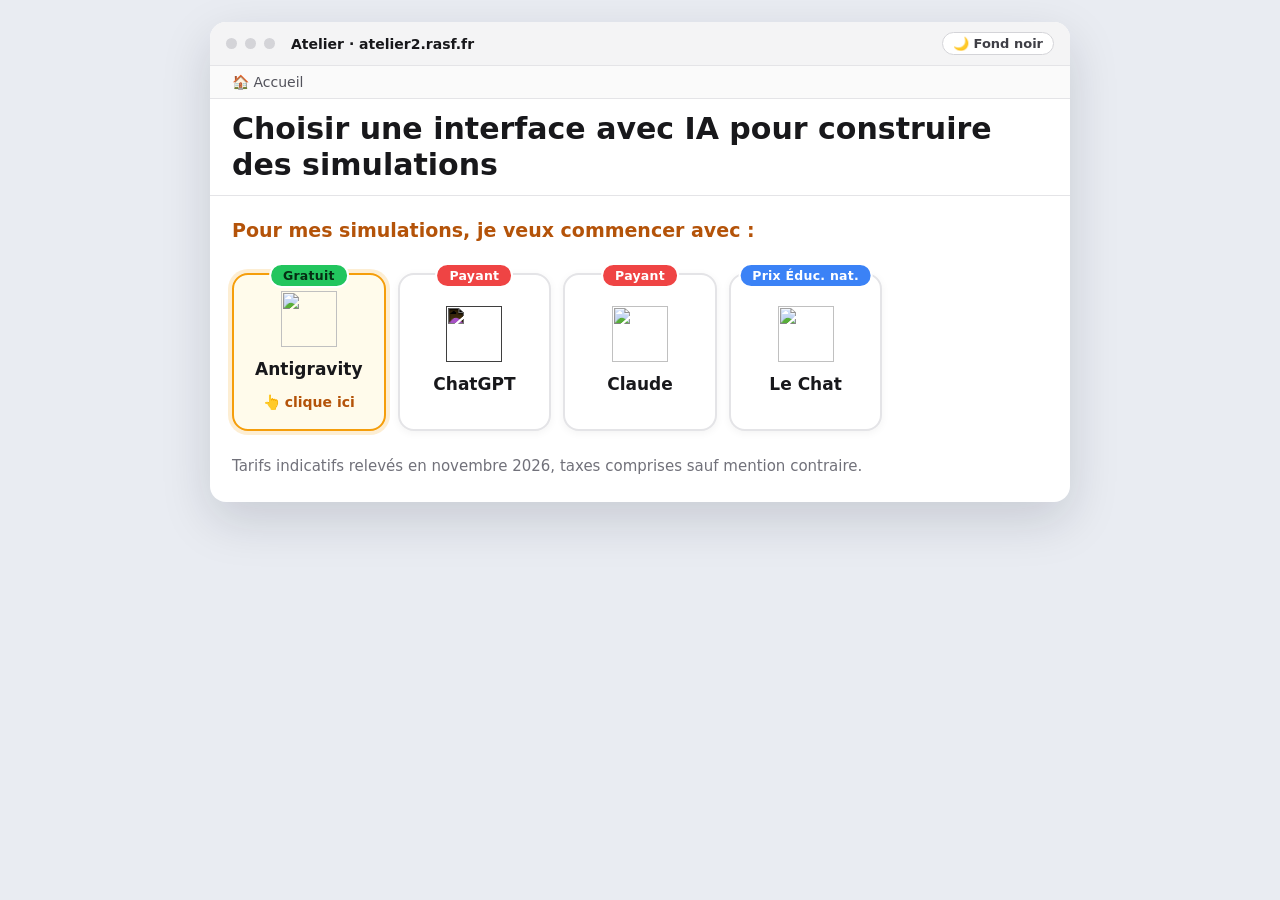
==== commit 3ad5cdac: "Logo ChatGPT visible en mode clair (inversé en noir) Co-Authored-By: Claude Opus 5.5 <noreply@anthro" ====
--- a/index.html
+++ b/index.html
@@ -5,7 +5,7 @@
 <meta name="viewport" content="width=device-width, initial-scale=1">
 <title>Atelier · Choisir une interface avec IA</title>
 <link rel="stylesheet" href="style.css?v=40">
-<link rel="stylesheet" href="clair.css?v=1" id="theme-clair">
+<link rel="stylesheet" href="clair.css?v=2" id="theme-clair">
 <script src="theme.js?v=1"></script>
 </head>
 <body>
@@ -26,7 +26,7 @@
 
     <section class="info" id="antigravity" hidden>
       <h2>🎁 Antigravity : totalement gratuit pour les membres RASF</h2>
-      <p>Avec le <b class="cle">compte Google d'établissement</b> des membres RASF, Antigravity ne coûte <b class="cle">rien</b>.</p>
+      <p>Avec ton <b class="cle">compte Google RASF</b>, avec <b class="cle">cotisation à jour</b>, Antigravity ne coûte <b class="cle">rien</b>.</p>
       <p>Antigravity donne accès à plusieurs modèles (Gemini, Claude, GPT-OSS), sans abonnement.</p>
       <div class="suite"><a class="suivant" href="antigravity.html">Suivant ›</a></div>
     </section>
--- a/style.css
+++ b/style.css
@@ -455,3 +455,159 @@
 @keyframes wk-working { 0%, 70% { opacity:1; } 72%, 100% { opacity:0; } }
 @keyframes wk-fini { 0%, 71% { opacity:0; transform:translateY(6px); } 74%, 98% { opacity:1; transform:none; } 100% { opacity:0; } }
 @keyframes wk-reflet { from { background-position:150% 0; } to { background-position:-100% 0; } }
+/* l'animation « Allow write access » dans une fenêtre */
+.allow-ligne { margin:0; } .allow-ligne .allow-popup { margin-left:6px; padding:4px 12px; font-size:14px; }
+.allow-voile { position:fixed; inset:0; z-index:120; background:rgba(15,23,42,.6); display:grid; place-items:center; padding:14px; }
+.allow-fenetre { position:relative; width:min(780px,100%); box-sizing:border-box; background:#0b0b0f; border:2px solid #f59e0b; border-radius:16px; padding:18px 18px 14px; }
+.allow-fermer { all:unset; cursor:pointer; position:absolute; top:6px; right:10px; font-size:24px; font-weight:800; color:#a1a1aa; }
+.allow-fermer:hover { color:#dc2626; }
+.plus-details { display:flex; flex-wrap:wrap; align-items:center; gap:8px; }
+.plus-btn, .moins-btn { all:unset; cursor:pointer; font-weight:800; font-size:14px; border-radius:999px; padding:5px 14px; border:2px solid #f59e0b; color:#fde68a; }
+.plus-btn { background:#f59e0b; color:#1f1300; } .plus-btn:hover { background:#fbbf24; }
+.moins-btn:hover { border-color:#fbbf24; } .plus-btn[hidden], .moins-btn[hidden] { display:none; }
+.plus-compte { font-size:13px; color:#a1a1aa; }
+.prompt-tag { font-weight:800; font-size:13px; border-radius:999px; padding:4px 12px; color:#fff; }
+.prompt-tag.minimal { background:#71717a; } .prompt-tag.enrichi { background:#2563eb; } .prompt-tag.precis { background:#7c3aed; } .prompt-tag.detaille { background:#16a34a; }
+.note-version { margin:0; padding:8px 12px; border-radius:10px; background:#1e1b4b; border:1px solid #6366f1; font-size:15px; }
+.plus-compte { font-weight:800; font-size:14px; color:#fde68a; background:#1f1a10; border:1px solid #f59e0b; border-radius:999px; padding:3px 10px; min-width:38px; text-align:center; }
+.zero-btn { all:unset; cursor:pointer; font-size:13px; color:#a1a1aa; text-decoration:underline; } .zero-btn:hover { color:#f87171; } .zero-btn[hidden] { display:none; }
+/* les statuts d'Antigravity qui se suivent pendant le travail : Working, Reading, Editing (dans les 10 premières secondes) */
+.wk-s1 { animation:wk-s1 14s infinite, wk-reflet 1.6s linear infinite; } .wk-s2 { opacity:0; animation:wk-s2 14s infinite, wk-reflet 1.6s linear infinite; } .wk-s3 { opacity:0; animation:wk-s3 14s infinite, wk-reflet 1.6s linear infinite; }
+@keyframes wk-s1 { 0%, 22% { opacity:1; } 24%, 100% { opacity:0; } }
+@keyframes wk-s2 { 0%, 23% { opacity:0; } 25%, 46% { opacity:1; } 48%, 100% { opacity:0; } }
+@keyframes wk-s3 { 0%, 47% { opacity:0; } 49%, 70% { opacity:1; } 72%, 100% { opacity:0; } }
+.discuter-boutons { display:flex; flex-wrap:wrap; gap:10px; }
+.nouvelle-version { all:unset; cursor:pointer; font-weight:800; font-size:16px; border-radius:12px; padding:10px 18px; border:2px solid #6366f1; color:#c7d2fe; }
+.nouvelle-version:hover { background:rgba(99,102,241,.15); }
+.note-nouvelle { margin:0; padding:8px 12px; border-radius:10px; background:#1e1b4b; border:1px solid #6366f1; font-size:15px; } .note-nouvelle[hidden] { display:none; }
+/* « Antigravity travaille » : les statuts tournent en boucle (9 s) tant qu'on n'a pas cliqué « Antigravity a fini » */
+.wk-travail .ecran-wk { height:80px; }
+.wk-travail .wk-s1 { animation:wk-b1 9s infinite, wk-reflet 1.6s linear infinite; } .wk-travail .wk-s2 { animation:wk-b2 9s infinite, wk-reflet 1.6s linear infinite; } .wk-travail .wk-s3 { animation:wk-b3 9s infinite, wk-reflet 1.6s linear infinite; }
+.wk-travail .wk-e1 { opacity:1; animation:none; }
+@keyframes wk-b1 { 0%, 31% { opacity:1; } 33%, 100% { opacity:0; } }
+@keyframes wk-b2 { 0%, 32% { opacity:0; } 34%, 64% { opacity:1; } 66%, 100% { opacity:0; } }
+@keyframes wk-b3 { 0%, 65% { opacity:0; } 67%, 98% { opacity:1; } 100% { opacity:0; } }
+.wk-fixe { height:auto; padding:14px 18px; } .wk-fixe .wk-fini { position:static; opacity:1; animation:none; }
+.wk-travail, .wk-verif { display:grid; gap:10px; } .wk-travail[hidden], .wk-verif[hidden] { display:none; }
+.fini-btn { all:unset; cursor:pointer; background:#8b5cf6; color:#fff; font-weight:800; font-size:16px; border-radius:12px; padding:10px 18px; box-shadow:0 0 0 4px rgba(139,92,246,.25); } .fini-btn:hover { background:#7c3aed; }
+.fini-retour { all:unset; cursor:pointer; margin-left:auto; font-size:14px; text-decoration:underline; color:#a1a1aa; }
+.pas-expl { margin:0; font-size:15px; line-height:1.5; color:#d4d4d8; }
+/* Bouton « Ajouter token » et sa popup */
+.barre .token-btn { all:unset; cursor:pointer; margin-left:6px; font-size:13px; font-weight:800; color:#fff; background:#00bbf9; border-radius:999px; padding:3px 12px; } .barre .token-btn:hover { background:#38cbfb; }
+.token-voile { position:fixed; inset:0; z-index:200; background:rgba(0,0,0,.55); display:grid; place-items:center; padding:16px; } .token-voile[hidden] { display:none; }
+.token-popup { position:relative; width:min(420px,100%); display:grid; gap:10px; background:#18181b; color:#f4f4f5; border:1px solid #3f3f46; border-radius:16px; padding:22px 20px 18px; box-shadow:0 20px 60px rgba(0,0,0,.5); }
+.token-popup h3 { margin:0 0 4px; font-size:19px; }
+.token-popup label { font-weight:700; font-size:14px; }
+.token-popup input { font:inherit; font-size:16px; padding:10px 12px; border-radius:10px; border:1px solid #52525b; background:#09090b; color:inherit; } .token-popup input:focus { outline:2px solid #00bbf9; border-color:#00bbf9; }
+.token-erreur { margin:0; color:#f87171; font-size:14px; }
+.token-ok { all:unset; cursor:pointer; text-align:center; background:#00bbf9; color:#fff; font-weight:800; border-radius:8px; padding:10px 18px; } .token-ok:hover { background:#38cbfb; }
+.token-aide { margin:0; font-size:13px; color:#a1a1aa; }
+.token-fermer { all:unset; cursor:pointer; position:absolute; top:10px; right:12px; font-size:16px; color:#a1a1aa; } .token-fermer:hover { color:#fff; }
+.token-popup form, .token-e2, .token-e3 { display:grid; gap:10px; } .token-popup [hidden] { display:none !important; }
+.token-popup p { margin:0; }
+.token-lien { all:unset; cursor:pointer; justify-self:center; font-size:14px; text-decoration:underline; color:#a1a1aa; }
+.token-attente { font-weight:700; color:#00bbf9; animation:token-pulse 1.4s ease-in-out infinite; } @keyframes token-pulse { 50% { opacity:.45; } }
+.token-reponse { display:grid; gap:8px; border-radius:10px; padding:12px 14px; border:1px solid; }
+.token-reponse.ok { border-color:#16a34a; background:rgba(22,163,74,.12); } .token-reponse.ko { border-color:#dc2626; background:rgba(220,38,38,.12); }
+.token-rep-titre { font-weight:800; font-size:16px; }
+.nc-deja { display:flex; align-items:center; gap:12px; flex-wrap:wrap; border-top:1px solid #3f3f46; padding-top:12px; }
+.nc-deja-btn { flex:none; background:#27272a; color:#fff; border:1px solid #52525b; border-radius:10px; padding:8px 14px; font-weight:800; text-decoration:none; } .nc-deja-btn:hover { border-color:#f59e0b; }
+.nc-deja span { flex:1 1 260px; font-size:14px; color:#a1a1aa; }
+/* antigravity.html : les cinq tuiles numérotées */
+.tuiles-ag { display:grid; grid-template-columns:repeat(auto-fit,minmax(170px,1fr)); gap:10px; }
+.tuile-ag { all:unset; cursor:pointer; box-sizing:border-box; display:grid; grid-template-columns:auto 1fr; column-gap:10px; align-items:center; border:1px solid #3f3f46; background:#141418; border-radius:14px; padding:12px 14px; }
+.tuile-ag .pas-num { grid-row:span 2; }
+.tuile-ag b { color:#fff; font-size:15.5px; line-height:1.25; } .tuile-ag small { color:#a1a1aa; font-size:13px; }
+.tuile-ag:hover { border-color:#f59e0b; } .tuile-ag[aria-pressed="true"] { border:2px solid #f59e0b; padding:11px 13px; box-shadow:0 0 0 4px rgba(245,158,11,.18); }
+.titre-etape { display:flex; align-items:center; gap:10px; margin:6px 0 12px; font:800 21px 'Outfit',system-ui,sans-serif; }
+.suite-etape { margin-top:14px; display:flex; justify-content:flex-end; } .suite-etape .btn-un { text-decoration:none; }
+#projet .pas-expl, #token .pas-expl { margin-bottom:12px; }
+.faq { display:grid; gap:8px; }
+.faq details { border:1px solid #3f3f46; border-radius:12px; padding:10px 14px; background:#141418; } .faq summary { cursor:pointer; font-weight:800; }
+.faq details p { margin:8px 0 2px; line-height:1.5; }
+.lien-etape { all:unset; cursor:pointer; color:#f59e0b; font-weight:700; text-decoration:underline; }
+.tuiles-ag { grid-template-columns:repeat(auto-fit,minmax(128px,1fr)); }
+.tuile-ag { display:flex; flex-direction:column; align-items:flex-start; gap:6px; padding:12px; } .tuile-ag[aria-pressed="true"] { padding:11px; }
+.tuile-ag .pas-num { width:30px; height:30px; font-size:15px; }
+a.tuile-ag { text-decoration:none; color:inherit; } a.tuile-ag[aria-current="page"] { border:2px solid #f59e0b; padding:11px; box-shadow:0 0 0 4px rgba(245,158,11,.18); }
+.tuiles-ag.mini { margin-bottom:6px; } .tuiles-ag.mini .tuile-ag { padding:8px 10px; gap:3px; } .tuiles-ag.mini a.tuile-ag[aria-current="page"] { padding:7px 9px; } .tuiles-ag.mini small { display:none; } .tuiles-ag.mini b { font-size:14px; } .tuiles-ag.mini .pas-num { width:24px; height:24px; font-size:13px; }
+a.lien-etape { color:#f59e0b; font-weight:700; }
+.retour-tuiles { justify-self:start; font-size:14px; font-weight:700; color:#f59e0b; text-decoration:none; } .retour-tuiles:hover { text-decoration:underline; }
+/* configurer.html : fenêtre « Copier et coller dans Antigravity », zoom animé sur la zone de message */
+.cp-voile { position:fixed; inset:0; z-index:150; background:rgba(15,23,42,.6); display:grid; place-items:center; padding:14px; overflow:auto; } .cp-voile[hidden] { display:none; }
+.cp-fen { position:relative; width:min(720px,100%); box-sizing:border-box; background:#0b0b0f; color:#e4e4e7; border:2px solid #f59e0b; border-radius:16px; padding:18px 20px; display:grid; gap:12px; }
+.cp-fen h2 { margin:0; padding-right:34px; font:800 20px 'Outfit',system-ui,sans-serif; color:#fff; }
+.cp-fermer { all:unset; cursor:pointer; position:absolute; top:12px; right:16px; font-size:18px; color:#a1a1aa; }
+.cp-etapes { margin:0; padding-left:22px; display:grid; gap:4px; line-height:1.5; } .cp-actions { display:flex; justify-content:center; }
+.cp-ecran { position:relative; aspect-ratio:16/9; border-radius:12px; overflow:hidden; border:1px solid #d4d4d8; background:#fff; font:13px system-ui,sans-serif; color:#27272a; }
+.cp-zoom { position:absolute; inset:0; display:grid; grid-template-columns:30% 70%; transform-origin:64% 84%; animation:cp-zoom 10s ease-in-out infinite; }
+.cp-menu { position:relative; background:#f4f4f5; border-right:1px solid #e4e4e7; padding:30px 10px 10px; display:grid; align-content:start; gap:6px; }
+.cp-menu p { margin:0; padding:3px 6px; border-radius:6px; } .cp-menu .cp-new { background:#e4e4e7; font-weight:700; } .cp-menu .cp-sec { margin-top:6px; font-size:11px; color:#71717a; }
+.cp-conv { position:relative; padding:30px 18px 14px; display:flex; flex-direction:column; gap:8px; }
+.cp-l { display:block; height:8px; width:70%; border-radius:4px; background:#f4f4f5; } .cp-l.court { width:45%; }
+.cp-z { position:absolute; top:6px; left:8px; font-weight:800; font-size:12px; color:#b45309; background:#fef3c7; border-radius:999px; padding:2px 8px; animation:cp-z 10s infinite; }
+.cp-saisie { position:relative; margin-top:auto; border:1px solid #d4d4d8; border-radius:12px; padding:8px 10px; display:grid; gap:6px; animation:cp-anneau 10s infinite; }
+.cp-indice { color:#a1a1aa; animation:cp-indice 10s infinite; } .cp-colle { position:absolute; left:10px; top:8px; right:10px; white-space:nowrap; overflow:hidden; text-overflow:ellipsis; color:#18181b; opacity:0; animation:cp-colle 10s infinite; }
+.cp-bas { display:flex; gap:8px; font-size:11px; color:#52525b; } .cp-esp { flex:1; } .cp-env { background:#18181b; color:#fff; border-radius:50%; width:18px; height:18px; display:grid; place-items:center; animation:cp-env 10s infinite; }
+.cp-badge { position:absolute; left:50%; top:22%; transform:translateX(-50%); background:#18181b; color:#fff; font-weight:800; font-size:18px; border-radius:10px; padding:6px 14px; opacity:0; box-shadow:0 6px 20px rgba(0,0,0,.3); }
+.cp-b1 { animation:cp-b1 10s infinite; } .cp-b2 { animation:cp-b2 10s infinite; }
+.cp-souris { position:absolute; left:80%; top:30%; animation:cp-souris 10s infinite; }
+@keyframes cp-zoom { 0%,18% { transform:scale(1); } 32%,82% { transform:scale(2.3); } 94%,100% { transform:scale(1); } }
+@keyframes cp-z { 0%,18% { opacity:1; } 26%,88% { opacity:0; } 96%,100% { opacity:1; } }
+@keyframes cp-anneau { 0%,34% { box-shadow:none; border-color:#d4d4d8; } 40%,82% { box-shadow:0 0 0 4px rgba(245,158,11,.55); border-color:#f59e0b; } 90%,100% { box-shadow:none; border-color:#d4d4d8; } }
+@keyframes cp-indice { 0%,50% { opacity:1; } 52%,92% { opacity:0; } 96%,100% { opacity:1; } }
+@keyframes cp-colle { 0%,50% { opacity:0; } 52%,92% { opacity:1; } 96%,100% { opacity:0; } }
+@keyframes cp-env { 0%,66% { box-shadow:none; } 70%,80% { box-shadow:0 0 0 4px rgba(245,158,11,.7); } 84%,100% { box-shadow:none; } }
+@keyframes cp-b1 { 0%,44% { opacity:0; } 47%,60% { opacity:1; } 63%,100% { opacity:0; } }
+@keyframes cp-b2 { 0%,64% { opacity:0; } 67%,80% { opacity:1; } 83%,100% { opacity:0; } }
+@keyframes cp-souris { 0%,20% { left:80%; top:30%; opacity:0; } 26% { opacity:1; } 38%,44% { left:55%; top:62%; opacity:1; } 41% { transform:scale(.8); } 50%,100% { left:55%; top:62%; opacity:0; } }
+.cp-zoom { transform-origin:100% 97%; animation-name:cp-zoom2; } .cp-souris { animation-name:cp-souris2; }
+@keyframes cp-zoom2 { 0%,18% { transform:scale(1); } 32%,82% { transform:scale(1.45); } 94%,100% { transform:scale(1); } }
+@keyframes cp-souris2 { 0%,20% { left:80%; top:30%; opacity:0; } 26% { opacity:1; } 38%,44% { left:49%; top:82%; opacity:1; } 41% { transform:scale(.8); } 50%,100% { left:49%; top:82%; opacity:0; } }
+/* configurer.html : un seul bloc, le bouton juste sous la phrase, le message dessous (taille inchangée) */
+.config-bloc { border:2px solid #f59e0b; background:#1f1a10; border-radius:14px; padding:14px 16px; display:grid; gap:8px; } .config-bloc > p { margin:0; }
+.config-bloc .phrase { flex-direction:column-reverse; align-items:stretch; } .config-bloc .phrase .copier { align-self:flex-start; } .config-bloc .phrase code { width:100%; box-sizing:border-box; }
+.cp-ici { position:absolute; left:50%; bottom:26%; transform:translateX(-50%); display:flex; flex-direction:column; align-items:center; gap:2px; opacity:0; animation:cp-ici 10s infinite; pointer-events:none; }
+.cp-ici span { background:#dc2626; color:#fff; font-weight:800; font-size:17px; border-radius:10px; padding:6px 14px; white-space:nowrap; box-shadow:0 6px 20px rgba(0,0,0,.25); }
+.cp-ici svg { animation:cp-ici-fleche 1s ease-in-out infinite; }
+@keyframes cp-ici { 0%,28% { opacity:0; } 34%,86% { opacity:1; } 92%,100% { opacity:0; } }
+@keyframes cp-ici-fleche { 50% { transform:translateY(6px); } }
+.in-etapes { margin:0; padding-left:22px; display:grid; gap:12px; line-height:1.5; } .in-etapes .note { margin:4px 0 0; }
+.in-img { margin:8px 0 0; } .in-img img { display:block; width:min(420px,100%); border-radius:10px; border:1px solid #3f3f46; }
+.cp-fen { max-height:calc(100vh - 28px); overflow:auto; } .cp-actions a.btn-un { text-decoration:none; }
+/* installer.html : trois petites captures côte à côte, la zone où cliquer clignote */
+.trois-images { display:grid; grid-template-columns:repeat(3,minmax(0,1fr)); gap:10px; margin-top:10px; align-items:start; }
+.trois-images figure { margin:0; display:grid; gap:4px; justify-items:center; }
+.trois-images figcaption { font-size:13.5px; text-align:center; line-height:1.3; }
+.zi { position:relative; display:inline-block; max-width:100%; }
+.zi img { display:block; max-width:100%; max-height:170px; width:auto; height:auto; border-radius:8px; border:1px solid #3f3f46; }
+.zi .clic { position:absolute; border:3px solid #ef4444; border-radius:8px; box-sizing:border-box; animation:zi-clic 1.6s ease-in-out infinite; pointer-events:none; }
+.zi .clic.c1 { animation:zi-c1 3.2s infinite; } .zi .clic.c2 { animation:zi-c2 3.2s infinite; }
+@keyframes zi-clic { 0%,100% { box-shadow:0 0 0 0 rgba(239,68,68,.7); transform:scale(1); } 50% { box-shadow:0 0 0 7px rgba(239,68,68,0); transform:scale(1.12); } }
+@keyframes zi-c1 { 0%,45% { opacity:1; transform:scale(1.15); } 22% { transform:scale(.95); } 50%,100% { opacity:0; } }
+@keyframes zi-c2 { 0%,50% { opacity:0; } 55%,95% { opacity:1; } 72% { transform:scale(1.12); } 100% { opacity:0; } }
+@media (max-width:560px) { .trois-images { grid-template-columns:1fr; } }
+.zi { cursor:zoom-in; } .zi .clic.gros { border-width:4px; }
+.zi-tag { position:absolute; transform:translate(-50%,-50%); background:#ef4444; color:#fff; font-size:12px; font-weight:800; border-radius:6px; padding:1px 7px; pointer-events:none; animation:zi-tag 1.6s ease-in-out infinite; }
+@keyframes zi-tag { 50% { transform:translate(-50%,-50%) scale(1.12); } }
+.zi-loupe { position:fixed; inset:0; z-index:300; background:rgba(0,0,0,.8); display:grid; place-items:center; padding:20px; cursor:zoom-out; } .zi-loupe[hidden] { display:none; }
+.zi-loupe .zi { cursor:zoom-out; } .zi-loupe .zi img { max-height:calc(100vh - 40px); max-width:calc(100vw - 40px); }
+.zi-loupe .zi-tag { font-size:20px; padding:3px 12px; border-radius:8px; } .zi-loupe .clic { border-width:5px; }
+/* La fenêtre « colle ici » : l'écran réel d'Antigravity au premier lancement (sombre, suggestions, « No Project », Gemini 3.8 Flash High, l'astuce « Search Across Conversations ») */
+.cp-ecran { background:#0a0a0a; color:#e4e4e7; border-color:#27272a; }
+.cp-menu { background:#111113; border-right-color:#27272a; } .cp-menu .cp-new { background:#27272a; } .cp-menu .cp-sec { color:#71717a; }
+.cp-conv { padding:30px 14px 12px; }
+.cp-sugg { margin-top:auto; display:grid; gap:7px; font-size:12.5px; color:#e4e4e7; } .cp-sugg p { margin:0; display:flex; gap:8px; align-items:center; } .cp-sugg span { width:14px; text-align:center; }
+.cp-boite { border:1px solid #27272a; border-radius:14px; background:#111113; padding:6px 6px 6px; display:grid; gap:4px; margin-top:6px; }
+.cp-np { margin:0 0 0 6px; font-size:12px; color:#a1a1aa; }
+.cp-saisie { margin-top:0; border-color:#27272a; background:#18181b; } .cp-indice { color:#a1a1aa; } .cp-colle { color:#fafafa; } .cp-bas { color:#d4d4d8; }
+.cp-astuce { position:absolute; right:6px; bottom:10px; width:38%; background:#18181b; border:1px solid #3f3f46; border-radius:10px; padding:8px 10px; display:grid; gap:4px; font-size:10.5px; color:#d4d4d8; box-shadow:0 8px 20px rgba(0,0,0,.5); }
+.cp-astuce b { font-size:12px; color:#fff; } .cp-astuce i { font-style:normal; justify-self:start; background:#27272a; border-radius:999px; padding:2px 10px; color:#fff; }
+.cp-z { background:#422006; color:#fcd34d; }
+@keyframes cp-anneau { 0%,34% { box-shadow:none; border-color:#27272a; } 40%,82% { box-shadow:0 0 0 4px rgba(245,158,11,.6); border-color:#f59e0b; } 90%,100% { box-shadow:none; border-color:#27272a; } }
+.cp-ici { left:34%; }
+/* les vrais logos des suggestions d'Antigravity */
+.lg-chrome { display:inline-block; width:13px; height:13px; border-radius:50%; background:conic-gradient(from -60deg,#ea4335 0 120deg,#fbbc05 0 240deg,#34a853 0); position:relative; flex:none; }
+.lg-chrome::after { content:""; position:absolute; inset:3.5px; border-radius:50%; background:#4285f4; box-shadow:0 0 0 1.3px #fff; }
+.lg { width:14px; height:14px; flex:none; } .lg-ag { filter:grayscale(1); opacity:.75; object-fit:contain; }
+.cp-sugg p { align-items:center; }
--- a/clair.css
+++ b/clair.css
@@ -83,3 +83,33 @@
 @keyframes nc-ajout { 0%, 65% { opacity:0; background:transparent; } 67%, 98% { opacity:1; background:#e4e4e7; } 100% { opacity:0; } }
 .va-moi { background:#f4f4f5; } .va-imp b { color:#7e22ce; } .va-imp u { color:#2563eb; } .va-ag-droite { border-left-color:#e4e4e7; }
 .barre a.icone { background:#fff; border-color:#d4d4d8; }
+/* « Antigravity travaille », en clair */
+.ecran-wk { background:#fff; border-color:#e4e4e7; color:#27272a; }
+.wk-working { background:linear-gradient(90deg,#a1a1aa 0%,#18181b 45%,#a1a1aa 90%); background-size:250% 100%; -webkit-background-clip:text; background-clip:text; }
+.wk-temps { color:#71717a; } .wk-tip b { color:#15803d; } .wk-tip i { color:#ea580c; }
+.allow-fenetre { background:#fff; }
+.moins-btn { color:#b45309; } .plus-compte { color:#71717a; }
+.note-version { background:#eef2ff; border-color:#a5b4fc; }
+.plus-compte { color:#92400e; background:#fffbeb; } .zero-btn { color:#71717a; } .zero-btn:hover { color:#dc2626; }
+.nouvelle-version { color:#4338ca; } .note-nouvelle { background:#eef2ff; border-color:#a5b4fc; }
+.fini-retour { color:#71717a; }
+.pas-expl { color:#3f3f46; }
+.token-popup { background:#fff; color:#18181b; border-color:#e4e4e7; box-shadow:0 20px 60px rgba(0,0,0,.2); }
+.token-popup input { background:#fafafa; border-color:#d4d4d8; }
+.token-erreur { color:#dc2626; } .token-aide { color:#52525b; } .token-fermer:hover { color:#18181b; }
+.token-lien { color:#52525b; }
+.nc-deja { border-top-color:#e4e4e7; } .nc-deja-btn { background:#fff; color:#18181b; border-color:#d4d4d8; } .nc-deja span { color:#52525b; }
+.tuile-ag, .faq details { background:#fff; border-color:#e4e4e7; } .tuile-ag b { color:#18181b; } .tuile-ag small { color:#52525b; } .tuile-ag:hover, .tuile-ag[aria-pressed="true"] { border-color:#f59e0b; }
+.lien-etape { color:#b45309; }
+.retour-tuiles { color:#b45309; }
+.cp-fen { background:#fff; color:#27272a; } .cp-fen h2 { color:#18181b; } .cp-fermer:hover { color:#18181b; }
+.config-bloc { background:#fffbeb; }
+/* configurer.html : l'écran d'Antigravity en mode clair (comme Antigravity en thème clair) */
+.cp-ecran { background:#fff; color:#27272a; border-color:#e4e4e7; }
+.cp-menu { background:#f4f4f5; border-right-color:#e4e4e7; } .cp-menu .cp-new { background:#e4e4e7; } .cp-menu .cp-sec { color:#71717a; }
+.cp-sugg { color:#27272a; }
+.cp-boite { background:#f8f8f9; border-color:#e4e4e7; } .cp-np { color:#52525b; }
+.cp-saisie { background:#fff; border-color:#e4e4e7; } .cp-indice { color:#71717a; } .cp-colle { color:#18181b; } .cp-bas { color:#3f3f46; }
+.cp-astuce { background:#fff; border-color:#e4e4e7; color:#3f3f46; box-shadow:0 8px 20px rgba(0,0,0,.12); } .cp-astuce b { color:#18181b; } .cp-astuce i { background:#f4f4f5; color:#18181b; }
+.cp-z { background:#fef3c7; color:#b45309; }
+img[src$="openai.svg"] { filter:invert(1); }   /* le logo ChatGPT est blanc : noir en mode clair */
